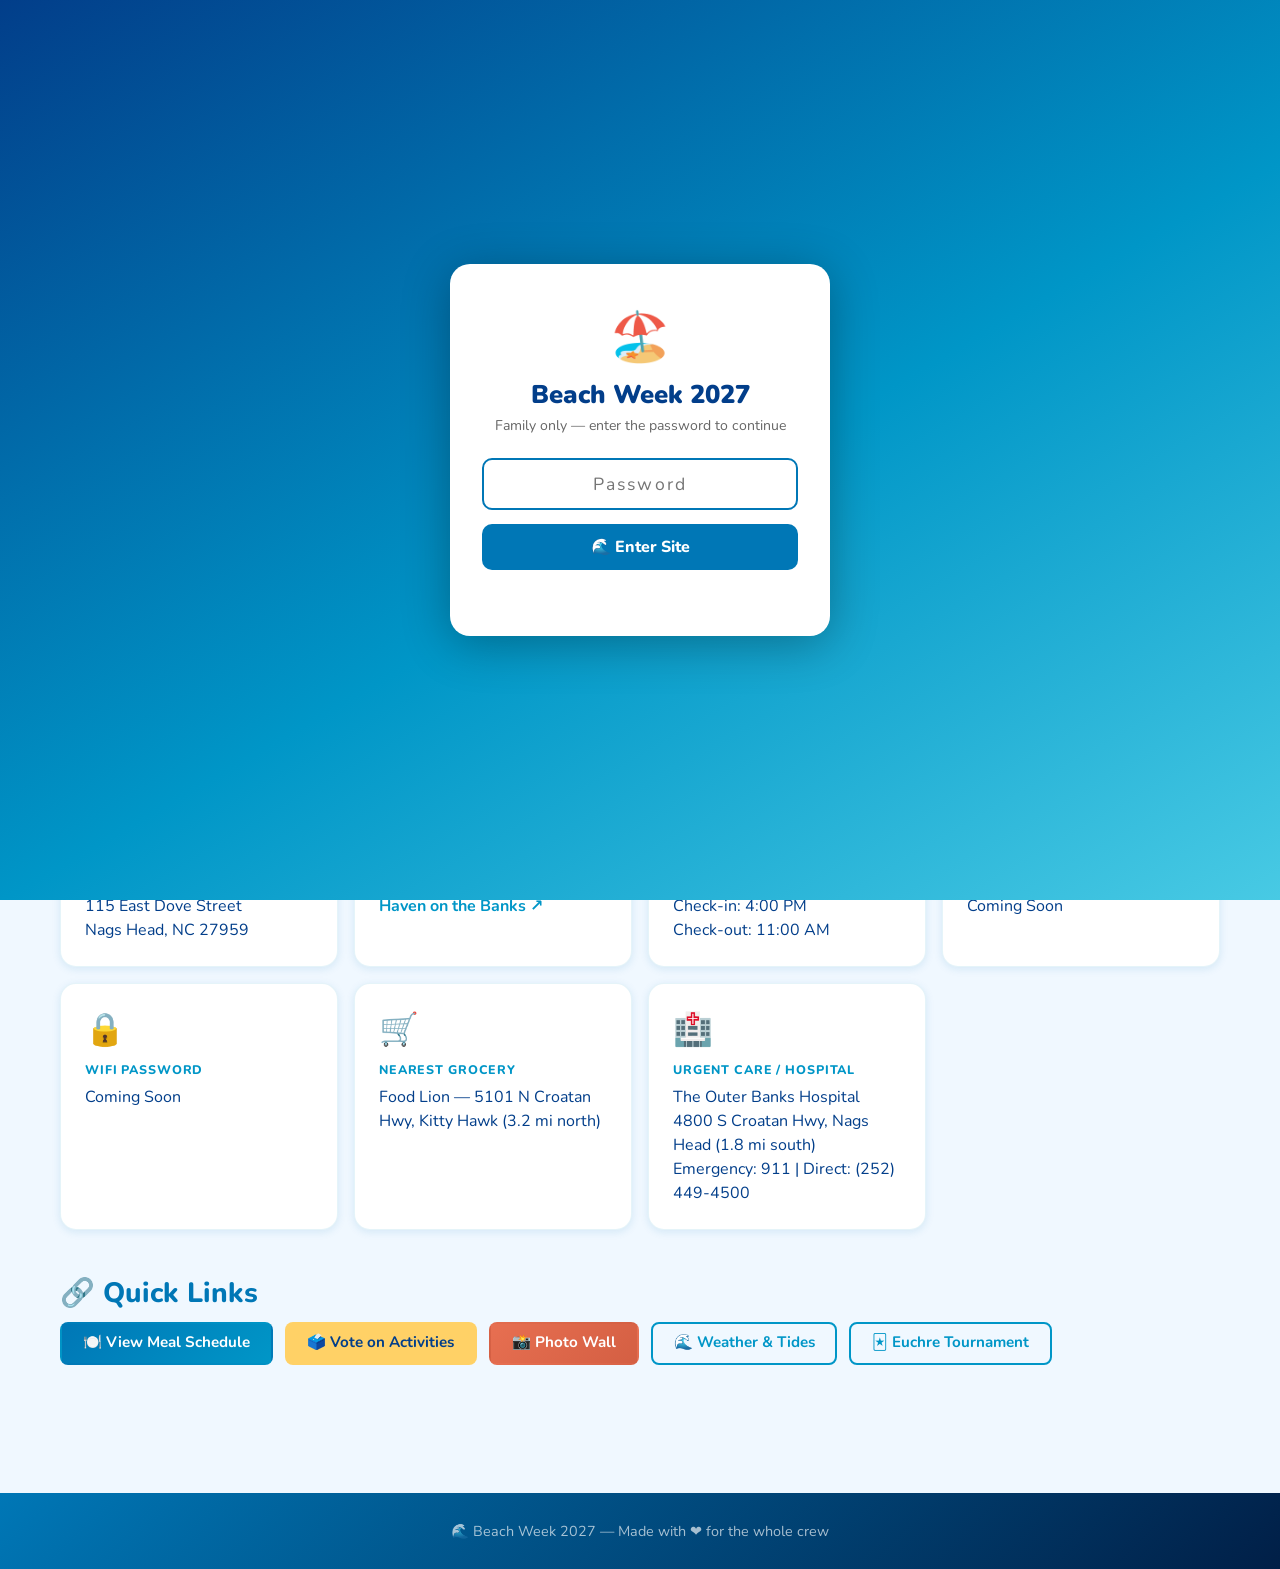
==== index.html @ 823bbcf8 "Add files via upload" ====
<!DOCTYPE html>
<html lang="en">
<head>
  <meta charset="UTF-8">
  <meta name="viewport" content="width=device-width, initial-scale=1.0">
  <title>Beach Week — Home</title>
  <link rel="stylesheet" href="styles.css">
  <script src="config.js"></script>
  <style>
    /* ── Easter Egg: Countdown Panic Mode ── */
    @keyframes panic-shake {
      0%,100% { transform: translate(0,0) rotate(0deg); }
      20%     { transform: translate(-5px, 2px) rotate(-2deg); }
      40%     { transform: translate(5px,-2px) rotate(2deg); }
      60%     { transform: translate(-4px, 3px) rotate(-1deg); }
      80%     { transform: translate(4px,-1px) rotate(1deg); }
    }
    @keyframes panic-flash {
      0%,100% { color: var(--coral); text-shadow: 0 0 18px rgba(231,111,81,0.9); }
      50%     { color: #e63946;      text-shadow: 0 0 30px rgba(230,57,70,1); }
    }
    @keyframes panic-label-pulse {
      0%,100% { transform: scale(1);    color: #e63946; }
      50%     { transform: scale(1.08); color: #ff6b35; }
    }
    .panic-mode {
      animation: panic-shake 0.12s infinite;
    }
    .panic-mode .countdown-value {
      animation: panic-flash 0.15s infinite !important;
      font-size: 3.2rem !important;
    }
    #countdownLabel.panic-label {
      animation: panic-label-pulse 0.2s infinite;
      font-size: 1.4rem !important;
      font-weight: 900;
    }
  </style>
</head>
<body>

  <!-- ── NAVIGATION ────────────────────────────── -->
  <nav class="navbar">
    <div class="nav-container">
      <div class="nav-brand" id="navBrand">🌊 Beach Week</div>
      <button class="nav-toggle" onclick="toggleNav()" aria-label="Open menu">☰</button>
      <ul class="nav-links" id="navLinks">
        <li><a href="index.html"      class="nav-link">🏠 Home</a></li>
        <li><a href="meals.html"      class="nav-link">🍽️ Meals</a></li>
        <li><a href="walk.html"       class="nav-link">🚶 Walk There</a></li>
        <li><a href="weather.html"    class="nav-link">🌊 Weather/Tide</a></li>
        <li><a href="activities.html" class="nav-link">🗳️ Activities</a></li>
        <li><a href="euchre.html"     class="nav-link">🃏 Euchre</a></li>
      </ul>
    </div>
  </nav>

  <!-- ── HERO BANNER ───────────────────────────── -->
  <section class="hero">
    <h1 class="hero-title" id="heroTitle">🏖️ Beach Week</h1>
    <p class="hero-subtitle">The whole family, together again!</p>
    <p class="hero-dates" id="heroDates">📅 Loading dates…</p>
    <p class="hero-location" id="heroLocation">📍 Outer Banks, NC</p>
  </section>

  <!-- ── MAIN CONTENT ──────────────────────────── -->
  <main class="main-content">

    <!-- Countdown Timer -->
    <section class="countdown-section">
      <div class="countdown-label-text" id="countdownLabel">⏳ Counting down to beach week…</div>
      <div class="countdown-timer" id="countdownTimer">
        <div class="countdown-unit">
          <div class="countdown-value" id="cdDays">--</div>
          <div class="countdown-unit-label">Days</div>
        </div>
        <div class="countdown-unit">
          <div class="countdown-value" id="cdHours">--</div>
          <div class="countdown-unit-label">Hours</div>
        </div>
        <div class="countdown-unit">
          <div class="countdown-value" id="cdMinutes">--</div>
          <div class="countdown-unit-label">Mins</div>
        </div>
        <div class="countdown-unit">
          <div class="countdown-value" id="cdSeconds">--</div>
          <div class="countdown-unit-label">Secs</div>
        </div>
      </div>
      <p class="countdown-message hidden" id="countdownMsg"></p>
    </section>

    <!-- House Info Cards -->
    <section class="section">
      <h2 class="section-title">🏡 House Info &amp; Logistics</h2>
      <p class="section-subtitle">Everything you need for a smooth arrival and a great stay.</p>
      <div class="info-grid" id="infoGrid"></div>
    </section>

    <!-- Quick Links -->
    <section class="section">
      <h2 class="section-title">🔗 Quick Links</h2>
      <div class="flex flex-wrap flex-gap">
        <a href="meals.html"      class="btn btn-primary">🍽️ View Meal Schedule</a>
        <a href="activities.html" class="btn btn-secondary">🗳️ Vote on Activities</a>
        <a href="photos.html"     class="btn btn-coral">📸 Photo Wall</a>
        <a href="weather.html"    class="btn btn-ghost">🌊 Weather &amp; Tides</a>
        <a href="euchre.html"     class="btn btn-ghost">🃏 Euchre Tournament</a>
      </div>
    </section>

  </main>

  <!-- ── FOOTER ─────────────────────────────────── -->
  <footer class="site-footer">
    <p id="footerText">🌊 Beach Week — Made with ❤️ for the whole crew</p>
  </footer>

  <script>
    setNavBrand();
    setFooter();
    setActiveNav('index.html');

    // Hero content from config
    document.getElementById('heroTitle').textContent    = `🏖️ ${siteName()}`;
    document.getElementById('heroDates').textContent    = `📅 ${CONFIG.dates.start} – ${CONFIG.dates.end}`;
    document.getElementById('heroLocation').textContent = `📍 ${CONFIG.location}`;
    document.title = `${siteName()} — Home`;

    // ── Info cards ────────────────────────────────
    const wifiComingSoon = CONFIG.house.wifi.network === 'Coming Soon';
    const CARDS = [
      { icon: '📍', title: 'House Address',        value: CONFIG.house.address },
      { icon: '🏠', title: 'Rental Website',       value: CONFIG.house.name, link: CONFIG.house.website },
      { icon: '🔑', title: 'Check-In / Check-Out', value: `Check-in: ${CONFIG.house.checkin}\nCheck-out: ${CONFIG.house.checkout}` },
      { icon: '📶', title: 'WiFi Network',          value: CONFIG.house.wifi.network,  mono: !wifiComingSoon },
      { icon: '🔒', title: 'WiFi Password',         value: CONFIG.house.wifi.password, mono: !wifiComingSoon },
      { icon: '🛒', title: 'Nearest Grocery',       value: CONFIG.house.grocery },
      { icon: '🏥', title: 'Urgent Care / Hospital',value: CONFIG.house.urgentCare }
    ];

    const grid = document.getElementById('infoGrid');
    CARDS.forEach(c => {
      const div = document.createElement('div');
      div.className = 'card';
      const valueHtml = c.link
        ? `<a href="${c.link}" target="_blank" rel="noopener" class="card-value" style="display:inline-block; color:var(--ocean-mid); font-weight:700;">${c.value} ↗</a>`
        : `<div class="card-value${c.mono ? ' mono' : ''}">${c.value}</div>`;
      div.innerHTML = `
        <div class="card-icon">${c.icon}</div>
        <div class="card-title">${c.title}</div>
        ${valueHtml}
      `;
      grid.appendChild(div);
    });

    // ── Countdown timer ───────────────────────────
    function updateCountdown() {
      const target = new Date(CONFIG.dates.startISO + 'T16:00:00');
      const end    = new Date(CONFIG.dates.endISO   + 'T10:00:00');
      const now    = new Date();
      const timer  = document.getElementById('countdownTimer');
      const msg    = document.getElementById('countdownMsg');
      const label  = document.getElementById('countdownLabel');

      if (now >= target && now <= end) {
        timer.classList.add('hidden');
        msg.classList.remove('hidden');
        msg.textContent = '🎉 BEACH WEEK IS HERE! Enjoy every moment! 🌊';
        label.textContent = '🏖️ It\'s Beach Week!';
        return;
      }
      if (now > end) {
        timer.classList.add('hidden');
        msg.classList.remove('hidden');
        msg.textContent = '📸 What an amazing week — see you next year! 🌊';
        label.textContent = '😢 Until Next Year…';
        return;
      }

      const diff = target - now;
      const days    = Math.floor(diff / 864e5);
      const hours   = Math.floor((diff % 864e5) / 36e5);
      const minutes = Math.floor((diff % 36e5)  / 6e4);
      const seconds = Math.floor((diff % 6e4)   / 1e3);

      document.getElementById('cdDays').textContent    = String(days).padStart(2, '0');
      document.getElementById('cdHours').textContent   = String(hours).padStart(2, '0');
      document.getElementById('cdMinutes').textContent = String(minutes).padStart(2, '0');
      document.getElementById('cdSeconds').textContent = String(seconds).padStart(2, '0');
    }

    updateCountdown();
    setInterval(updateCountdown, 1000);

    // ── Easter Egg: Countdown Panic Mode ──────────
    (function() {
      let clicks    = 0;
      let active    = false;
      let resetTimer = null;
      const timerEl = document.getElementById('countdownTimer');
      const labelEl = document.getElementById('countdownLabel');

      timerEl.style.cursor = 'pointer';

      timerEl.addEventListener('click', function() {
        if (active) return;
        clicks++;
        // Reset click count if they stop clicking for 2.5s
        clearTimeout(resetTimer);
        resetTimer = setTimeout(() => { clicks = 0; }, 2500);
        if (clicks >= 10) {
          clicks = 0;
          triggerPanic();
        }
      });

      function triggerPanic() {
        active = true;
        const origLabel = labelEl.textContent;

        // Dramatic label
        labelEl.textContent = '😱 TOO MANY DAYS!!';
        labelEl.classList.add('panic-label');
        timerEl.classList.add('panic-mode');

        // Spin the numbers like they've lost their minds
        const spinInterval = setInterval(() => {
          document.getElementById('cdDays').textContent    = String(Math.floor(Math.random() * 99999)).padStart(5, '0');
          document.getElementById('cdHours').textContent   = String(Math.floor(Math.random() * 99)).padStart(2, '0');
          document.getElementById('cdMinutes').textContent = String(Math.floor(Math.random() * 99)).padStart(2, '0');
          document.getElementById('cdSeconds').textContent = String(Math.floor(Math.random() * 99)).padStart(2, '0');
        }, 40);

        // Confetti!
        dropConfetti();

        // Reset after 4 seconds
        setTimeout(() => {
          clearInterval(spinInterval);
          labelEl.textContent = origLabel;
          labelEl.classList.remove('panic-label');
          timerEl.classList.remove('panic-mode');
          updateCountdown(); // restore real values
          active = false;
        }, 4000);
      }

      // ── Canvas confetti ───────────────────────────
      function dropConfetti() {
        const canvas = document.createElement('canvas');
        canvas.style.cssText = 'position:fixed;top:0;left:0;width:100%;height:100%;pointer-events:none;z-index:9990;';
        canvas.width  = window.innerWidth;
        canvas.height = window.innerHeight;
        document.body.appendChild(canvas);
        const ctx = canvas.getContext('2d');

        const COLORS = ['#ffd166','#e76f51','#06d6a0','#118ab2','#ef476f','#f4d35e','#ee964b','#a8dadc'];
        const pieces = Array.from({ length: 160 }, () => ({
          x:        Math.random() * canvas.width,
          y:        -10 - Math.random() * 300,
          w:        7 + Math.random() * 9,
          h:        4 + Math.random() * 7,
          color:    COLORS[Math.floor(Math.random() * COLORS.length)],
          rot:      Math.random() * Math.PI * 2,
          rotSpeed: (Math.random() - 0.5) * 0.18,
          vx:       (Math.random() - 0.5) * 3.5,
          vy:       3.5 + Math.random() * 5,
          gravity:  0.08 + Math.random() * 0.06,
        }));

        let frame = 0;
        const MAX_FRAMES = 200; // ~3.3s at 60fps

        (function animate() {
          ctx.clearRect(0, 0, canvas.width, canvas.height);
          pieces.forEach(p => {
            p.vy  += p.gravity;
            p.x   += p.vx;
            p.y   += p.vy;
            p.rot += p.rotSpeed;
            ctx.save();
            ctx.translate(p.x, p.y);
            ctx.rotate(p.rot);
            ctx.fillStyle = p.color;
            ctx.fillRect(-p.w / 2, -p.h / 2, p.w, p.h);
            ctx.restore();
          });
          frame++;
          if (frame < MAX_FRAMES) requestAnimationFrame(animate);
          else canvas.remove();
        })();
      }
    })();
  </script>
</body>
</html>
---- styles.css ----
/* ============================================================
   BEACH WEEK — Main Stylesheet
   ============================================================ */

@import url('https://fonts.googleapis.com/css2?family=Pacifico&family=Nunito:wght@400;600;700;800;900&display=swap');

/* ============================================================
   CSS CUSTOM PROPERTIES
   ============================================================ */
:root {
  --ocean-deep:  #0077b6;
  --ocean-mid:   #0096c7;
  --ocean-light: #48cae4;
  --sky-blue:    #90e0ef;
  --foam:        #caf0f8;
  --sand:        #ffd166;
  --sand-dark:   #f4a261;
  --coral:       #e76f51;
  --sunset:      #ef233c;
  --white:       #ffffff;
  --off-white:   #f0f8ff;
  --text-dark:   #023e8a;
  --text-mid:    #1d4e89;
  --text-light:  #4a9abb;
  --gray-light:  #e8f4f8;
  --gray-mid:    #b0cfd8;
  --success:     #1b7a48;
  --success-bg:  #d8f3dc;
  --error:       #c1121f;
  --error-bg:    #ffe0e0;

  --font-display: 'Pacifico', cursive;
  --font-body:    'Nunito', 'Segoe UI', system-ui, sans-serif;

  --nav-height:  64px;
  --card-radius: 16px;
  --radius:       8px;

  --shadow-sm: 0 2px 8px  rgba(0, 119, 182, 0.12);
  --shadow-md: 0 4px 20px rgba(0, 119, 182, 0.18);
  --shadow-lg: 0 8px 32px rgba(0, 119, 182, 0.26);
}

/* ============================================================
   RESET & BASE
   ============================================================ */
*, *::before, *::after { box-sizing: border-box; margin: 0; padding: 0; }

html { scroll-behavior: smooth; }

body {
  font-family: var(--font-body);
  background: var(--off-white);
  color: var(--text-dark);
  min-height: 100vh;
  padding-top: var(--nav-height);
}

a { color: var(--ocean-mid); text-decoration: none; }
a:hover { color: var(--ocean-deep); text-decoration: underline; }

img { max-width: 100%; height: auto; }
ul  { list-style: none; }

/* ============================================================
   TYPOGRAPHY
   ============================================================ */
.section-title {
  font-size: 1.75rem;
  font-weight: 800;
  color: var(--ocean-deep);
  margin-bottom: 0.6rem;
}
.section-subtitle {
  color: var(--text-light);
  margin-bottom: 1.75rem;
  font-size: 1rem;
}

/* ============================================================
   NAVIGATION
   ============================================================ */
.navbar {
  position: fixed;
  top: 0; left: 0; right: 0;
  height: var(--nav-height);
  background: linear-gradient(135deg, var(--ocean-deep) 0%, var(--ocean-mid) 100%);
  box-shadow: var(--shadow-md);
  z-index: 1000;
}
.nav-container {
  max-width: 1200px;
  margin: 0 auto;
  height: 100%;
  display: flex;
  align-items: center;
  justify-content: space-between;
  padding: 0 1.25rem;
}
.nav-brand {
  font-family: var(--font-display);
  font-size: 1rem;
  color: var(--white);
  white-space: nowrap;
  flex-shrink: 0;
  margin-right: 1rem;
}
.nav-links {
  display: flex;
  gap: 0.2rem;
  align-items: center;
}
.nav-link {
  color: rgba(255,255,255,0.85);
  padding: 0.4rem 0.65rem;
  border-radius: var(--radius);
  font-weight: 700;
  font-size: 0.88rem;
  transition: background 0.2s, color 0.2s;
  white-space: nowrap;
}
.nav-link:hover,
.nav-link.active {
  background: rgba(255,255,255,0.22);
  color: var(--white);
  text-decoration: none;
}
.nav-toggle {
  display: none;
  background: none;
  border: none;
  color: var(--white);
  font-size: 1.6rem;
  cursor: pointer;
  padding: 0.2rem 0.5rem;
  line-height: 1;
}

@media (max-width: 820px) {
  .nav-toggle { display: block; }
  .nav-links {
    position: fixed;
    top: var(--nav-height);
    left: 0; right: 0;
    background: var(--ocean-deep);
    flex-direction: column;
    padding: 0.75rem;
    gap: 0.4rem;
    transform: translateY(-110%);
    opacity: 0;
    transition: transform 0.28s ease, opacity 0.28s ease;
    pointer-events: none;
    box-shadow: var(--shadow-lg);
    z-index: 999;
  }
  .nav-links.open {
    transform: translateY(0);
    opacity: 1;
    pointer-events: auto;
  }
  .nav-link {
    width: 100%;
    text-align: center;
    padding: 0.7rem 1rem;
    font-size: 1rem;
  }
}

/* ============================================================
   HERO BANNER
   ============================================================ */
.hero {
  background: linear-gradient(160deg, var(--ocean-deep) 0%, var(--ocean-mid) 55%, var(--ocean-light) 100%);
  padding: 3.5rem 1.25rem 4.5rem;
  text-align: center;
  position: relative;
  overflow: hidden;
}
.hero::before {
  content: '🌊';
  position: absolute;
  font-size: 18rem;
  opacity: 0.04;
  top: -3rem; right: -3rem;
  line-height: 1;
  pointer-events: none;
}
.hero::after {
  content: '';
  position: absolute;
  bottom: -1px; left: 0; right: 0;
  height: 52px;
  background: url("data:image/svg+xml,%3Csvg xmlns='http://www.w3.org/2000/svg' viewBox='0 0 1440 52'%3E%3Cpath fill='%23f0f8ff' d='M0,26 C200,52 400,0 720,26 C1040,52 1240,0 1440,26 L1440,52 L0,52 Z'/%3E%3C/svg%3E") no-repeat bottom center;
  background-size: cover;
}
.hero-title {
  font-family: var(--font-display);
  font-size: clamp(2rem, 7vw, 3.75rem);
  color: var(--white);
  text-shadow: 0 3px 14px rgba(0,0,0,0.3);
  margin-bottom: 0.5rem;
}
.hero-subtitle {
  font-size: clamp(1rem, 3vw, 1.3rem);
  color: rgba(255,255,255,0.92);
  font-weight: 700;
  margin-bottom: 1rem;
}
.hero-dates {
  display: inline-block;
  background: rgba(255,255,255,0.18);
  border-radius: 99px;
  padding: 0.4rem 1.25rem;
  font-size: 1.05rem;
  font-weight: 700;
  color: var(--sand);
  margin-bottom: 0.5rem;
}
.hero-location {
  font-size: 0.95rem;
  color: rgba(255,255,255,0.78);
}

/* ============================================================
   PAGE HEADER (secondary pages)
   ============================================================ */
.page-header {
  background: linear-gradient(135deg, var(--ocean-deep) 0%, var(--ocean-mid) 100%);
  padding: 2rem 1.25rem 2.75rem;
  text-align: center;
  position: relative;
  overflow: hidden;
}
.page-header::after {
  content: '';
  position: absolute;
  bottom: -1px; left: 0; right: 0;
  height: 34px;
  background: url("data:image/svg+xml,%3Csvg xmlns='http://www.w3.org/2000/svg' viewBox='0 0 1440 34'%3E%3Cpath fill='%23f0f8ff' d='M0,17 C240,34 480,0 720,17 C960,34 1200,0 1440,17 L1440,34 L0,34 Z'/%3E%3C/svg%3E") no-repeat bottom center;
  background-size: cover;
}
.page-header h1 {
  font-family: var(--font-display);
  font-size: clamp(1.75rem, 5vw, 2.75rem);
  color: var(--white);
  text-shadow: 0 2px 10px rgba(0,0,0,0.25);
}
.page-header p {
  color: rgba(255,255,255,0.84);
  margin-top: 0.4rem;
  font-size: 1rem;
}

/* ============================================================
   MAIN CONTENT
   ============================================================ */
.main-content {
  max-width: 1200px;
  margin: 0 auto;
  padding: 2.25rem 1.25rem;
}
.section { margin-bottom: 2.75rem; }

/* ============================================================
   CARDS
   ============================================================ */
.card {
  background: var(--white);
  border-radius: var(--card-radius);
  padding: 1.5rem;
  box-shadow: var(--shadow-sm);
  border: 1px solid rgba(0,150,199,0.1);
  transition: box-shadow 0.2s, transform 0.2s;
}
.card:hover { box-shadow: var(--shadow-md); transform: translateY(-2px); }
.card-icon  { font-size: 2rem; margin-bottom: 0.6rem; }
.card-title {
  font-size: 0.78rem;
  font-weight: 800;
  color: var(--ocean-mid);
  text-transform: uppercase;
  letter-spacing: 0.07em;
  margin-bottom: 0.45rem;
}
.card-value {
  font-size: 1rem;
  color: var(--text-dark);
  white-space: pre-wrap;
  word-break: break-word;
  line-height: 1.5;
}
.card-value.mono {
  font-family: 'Courier New', monospace;
  font-weight: 700;
  font-size: 1.1rem;
  color: var(--ocean-deep);
  background: var(--foam);
  padding: 0.25rem 0.6rem;
  border-radius: 6px;
  display: inline-block;
}
.info-grid {
  display: grid;
  grid-template-columns: repeat(auto-fill, minmax(260px, 1fr));
  gap: 1rem;
}

/* ============================================================
   COUNTDOWN TIMER
   ============================================================ */
.countdown-section {
  background: var(--white);
  border-radius: var(--card-radius);
  padding: 2rem 1.5rem;
  text-align: center;
  box-shadow: var(--shadow-sm);
  margin-bottom: 2rem;
  border: 2px solid var(--sky-blue);
}
.countdown-label-text {
  font-size: 1.1rem;
  font-weight: 700;
  color: var(--ocean-mid);
  margin-bottom: 1.5rem;
}
.countdown-timer {
  display: flex;
  justify-content: center;
  gap: 1rem;
  flex-wrap: wrap;
}
.countdown-unit { display: flex; flex-direction: column; align-items: center; }
.countdown-value {
  background: linear-gradient(135deg, var(--ocean-deep), var(--ocean-mid));
  color: var(--white);
  font-size: clamp(1.75rem, 5vw, 2.75rem);
  font-weight: 800;
  width: 76px; height: 76px;
  border-radius: var(--radius);
  display: flex;
  align-items: center;
  justify-content: center;
  box-shadow: var(--shadow-sm);
  font-variant-numeric: tabular-nums;
  letter-spacing: -0.02em;
}
.countdown-unit-label {
  font-size: 0.7rem;
  font-weight: 800;
  color: var(--text-light);
  text-transform: uppercase;
  letter-spacing: 0.1em;
  margin-top: 0.45rem;
}
.countdown-message {
  font-size: 1.3rem;
  color: var(--coral);
  font-weight: 800;
  padding: 0.5rem;
}

/* ============================================================
   BUTTONS
   ============================================================ */
.btn {
  display: inline-flex;
  align-items: center;
  gap: 0.45rem;
  padding: 0.6rem 1.3rem;
  border-radius: var(--radius);
  font-family: var(--font-body);
  font-size: 0.95rem;
  font-weight: 700;
  cursor: pointer;
  border: 2px solid transparent;
  transition: all 0.2s;
  text-align: center;
  text-decoration: none;
  line-height: 1.3;
}
.btn-primary {
  background: linear-gradient(135deg, var(--ocean-deep), var(--ocean-mid));
  color: var(--white);
}
.btn-primary:hover {
  filter: brightness(1.1);
  transform: translateY(-1px);
  box-shadow: var(--shadow-sm);
  color: var(--white);
  text-decoration: none;
}
.btn-secondary {
  background: var(--sand);
  color: var(--text-dark);
}
.btn-secondary:hover {
  background: var(--sand-dark);
  color: var(--text-dark);
  text-decoration: none;
}
.btn-coral {
  background: linear-gradient(135deg, var(--coral), #d45f43);
  color: var(--white);
}
.btn-coral:hover {
  filter: brightness(1.1);
  transform: translateY(-1px);
  color: var(--white);
  text-decoration: none;
}
.btn-ghost {
  background: transparent;
  color: var(--ocean-mid);
  border-color: var(--ocean-mid);
}
.btn-ghost:hover {
  background: var(--foam);
  color: var(--ocean-deep);
  text-decoration: none;
}
.btn-danger { background: var(--error); color: var(--white); }
.btn-success { background: var(--success); color: var(--white); }
.btn-sm  { padding: 0.35rem 0.75rem; font-size: 0.82rem; }
.btn-lg  { padding: 0.85rem 2rem; font-size: 1.1rem; }
.btn-full { width: 100%; justify-content: center; }
.btn:disabled { opacity: 0.5; cursor: not-allowed; transform: none !important; }

/* ============================================================
   FORMS
   ============================================================ */
.form-group  { margin-bottom: 1.25rem; }
.form-label  {
  display: block;
  font-weight: 800;
  color: var(--ocean-deep);
  margin-bottom: 0.4rem;
  font-size: 0.82rem;
  text-transform: uppercase;
  letter-spacing: 0.06em;
}
.form-input,
.form-select,
.form-textarea {
  width: 100%;
  padding: 0.65rem 0.9rem;
  border: 2px solid var(--sky-blue);
  border-radius: var(--radius);
  font-family: var(--font-body);
  font-size: 1rem;
  color: var(--text-dark);
  background: var(--white);
  transition: border-color 0.2s, box-shadow 0.2s;
}
.form-input:focus,
.form-select:focus,
.form-textarea:focus {
  outline: none;
  border-color: var(--ocean-mid);
  box-shadow: 0 0 0 3px rgba(0,150,199,0.15);
}
.form-textarea { min-height: 90px; resize: vertical; }
.form-hint { font-size: 0.8rem; color: var(--text-light); margin-top: 0.3rem; }

/* ============================================================
   ADMIN OVERLAY
   ============================================================ */
.admin-overlay {
  position: fixed;
  inset: 0;
  background: rgba(0, 20, 50, 0.72);
  backdrop-filter: blur(5px);
  display: flex;
  align-items: center;
  justify-content: center;
  z-index: 2000;
  padding: 1rem;
}
.admin-overlay-inner {
  background: var(--white);
  border-radius: var(--card-radius);
  padding: 2rem;
  width: 100%;
  max-width: 400px;
  text-align: center;
  box-shadow: var(--shadow-lg);
}
.admin-overlay-inner h3 {
  font-size: 1.5rem;
  color: var(--ocean-deep);
  margin-bottom: 0.35rem;
}
.admin-overlay-inner > p {
  color: var(--text-light);
  margin-bottom: 1.25rem;
  font-size: 0.95rem;
}
.admin-overlay-inner .form-input {
  margin-bottom: 0.5rem;
  text-align: center;
  font-size: 1.1rem;
  letter-spacing: 0.1em;
}
.admin-section {
  background: var(--gray-light);
  border: 2px dashed var(--sky-blue);
  border-radius: var(--card-radius);
  padding: 1.5rem;
  margin-top: 1.5rem;
}
.admin-section-title {
  font-size: 0.95rem;
  font-weight: 800;
  color: var(--ocean-mid);
  margin-bottom: 1rem;
  display: flex;
  align-items: center;
  gap: 0.5rem;
}
.admin-logout-btn {
  position: fixed;
  bottom: 1.5rem;
  right: 1.5rem;
  z-index: 100;
  box-shadow: var(--shadow-md);
}

/* ============================================================
   MEAL PLANNER
   ============================================================ */
.meal-grid {
  display: grid;
  grid-template-columns: repeat(auto-fill, minmax(290px, 1fr));
  gap: 1rem;
}
.meal-card {
  background: var(--white);
  border-radius: var(--card-radius);
  padding: 1.25rem 1.35rem;
  box-shadow: var(--shadow-sm);
  border-left: 5px solid var(--ocean-mid);
  transition: box-shadow 0.2s, transform 0.2s;
}
.meal-card:hover { box-shadow: var(--shadow-md); transform: translateY(-2px); }
.meal-card:nth-child(odd)  { border-left-color: var(--ocean-mid); }
.meal-card:nth-child(even) { border-left-color: var(--coral); }
.meal-card:nth-child(3n)   { border-left-color: var(--sand-dark); }
.meal-day  { font-size: 0.72rem; font-weight: 800; text-transform: uppercase; letter-spacing: 0.1em; color: var(--ocean-mid); }
.meal-date { font-size: 0.82rem; color: var(--text-light); margin-bottom: 0.6rem; }
.meal-family { font-weight: 800; color: var(--text-dark); font-size: 1rem; margin-bottom: 0.2rem; }
.meal-dish   { font-size: 1.1rem; color: var(--ocean-deep); font-weight: 700; margin-bottom: 0.45rem; }
.meal-notes  { font-size: 0.88rem; color: var(--text-light); font-style: italic; line-height: 1.4; }

/* Meal admin form rows */
.meal-edit-row {
  background: var(--white);
  border-radius: var(--radius);
  padding: 1rem;
  margin-bottom: 0.75rem;
  border: 1px solid var(--sky-blue);
}
.meal-edit-row h4 { font-size: 0.9rem; color: var(--ocean-mid); margin-bottom: 0.75rem; font-weight: 800; }
.meal-edit-row .row-grid {
  display: grid;
  grid-template-columns: 1fr 1fr;
  gap: 0.6rem;
}
@media (max-width: 500px) { .meal-edit-row .row-grid { grid-template-columns: 1fr; } }

/* ============================================================
   PHOTO WALL
   ============================================================ */
.photo-grid {
  columns: 3 200px;
  gap: 1rem;
  margin-bottom: 1.5rem;
}
.photo-item {
  break-inside: avoid;
  margin-bottom: 1rem;
  border-radius: var(--card-radius);
  overflow: hidden;
  box-shadow: var(--shadow-sm);
  background: var(--white);
  transition: box-shadow 0.2s, transform 0.2s;
}
.photo-item:hover { box-shadow: var(--shadow-md); transform: scale(1.015); }
.photo-item img { width: 100%; height: auto; display: block; }
.photo-caption   { padding: 0.75rem; }
.photo-caption .photo-name    { font-weight: 800; font-size: 0.85rem; color: var(--ocean-deep); }
.photo-caption .photo-text    { font-size: 0.85rem; color: var(--text-light); margin-top: 0.15rem; line-height: 1.3; }
.photo-caption .photo-actions { margin-top: 0.5rem; display: flex; gap: 0.4rem; }
.photo-empty {
  text-align: center;
  padding: 3rem 1.5rem;
  color: var(--text-light);
  background: var(--white);
  border-radius: var(--card-radius);
  border: 2px dashed var(--sky-blue);
}
.photo-empty .big-icon { font-size: 3rem; display: block; margin-bottom: 0.75rem; }
.local-storage-note {
  background: var(--foam);
  border: 1px solid var(--sky-blue);
  border-radius: var(--radius);
  padding: 0.85rem 1rem;
  font-size: 0.85rem;
  color: var(--ocean-deep);
  margin-bottom: 1.5rem;
  display: flex;
  align-items: flex-start;
  gap: 0.5rem;
}

/* ============================================================
   WEATHER PAGE
   ============================================================ */
.weather-widget-wrap {
  background: var(--white);
  border-radius: var(--card-radius);
  overflow: hidden;
  box-shadow: var(--shadow-sm);
  margin-bottom: 1.5rem;
  text-align: center;
  padding: 1rem;
}
.weather-widget-wrap img { max-width: 100%; height: auto; border-radius: var(--radius); }
.weather-link-grid {
  display: grid;
  grid-template-columns: repeat(auto-fill, minmax(230px, 1fr));
  gap: 1rem;
  margin-bottom: 1.5rem;
}
.weather-link-card {
  background: var(--white);
  border-radius: var(--card-radius);
  padding: 1.5rem;
  text-align: center;
  box-shadow: var(--shadow-sm);
  transition: box-shadow 0.2s, transform 0.2s;
}
.weather-link-card:hover { box-shadow: var(--shadow-md); transform: translateY(-2px); }
.weather-link-card .big-icon { font-size: 2.5rem; display: block; margin-bottom: 0.6rem; }
.weather-link-card h3 { font-size: 1.05rem; color: var(--ocean-deep); margin-bottom: 0.4rem; }
.weather-link-card p  { font-size: 0.88rem; color: var(--text-light); margin-bottom: 0.85rem; line-height: 1.4; }
.beach-conditions-card {
  background: var(--white);
  border-radius: var(--card-radius);
  padding: 1.5rem;
  box-shadow: var(--shadow-sm);
  border-left: 5px solid var(--ocean-light);
}
.conditions-display {
  background: var(--foam);
  border-radius: var(--radius);
  padding: 1.25rem 1.5rem;
  margin-bottom: 1rem;
}
.conditions-text { font-size: 1.05rem; color: var(--text-dark); line-height: 1.5; margin-bottom: 0.4rem; }
.conditions-meta { font-size: 0.82rem; color: var(--text-light); }

/* ============================================================
   ACTIVITY VOTING
   ============================================================ */
.activities-grid {
  display: grid;
  grid-template-columns: repeat(auto-fill, minmax(290px, 1fr));
  gap: 1rem;
}
.activity-card {
  background: var(--white);
  border-radius: var(--card-radius);
  padding: 1.4rem;
  box-shadow: var(--shadow-sm);
  display: flex;
  flex-direction: column;
  gap: 0.6rem;
  transition: box-shadow 0.2s, transform 0.2s;
  border: 2px solid transparent;
  position: relative;
}
.activity-card:hover { box-shadow: var(--shadow-md); transform: translateY(-2px); }
.activity-card.top-vote { border-color: var(--sand); }
.activity-rank {
  position: absolute;
  top: 0.8rem; right: 0.9rem;
  font-size: 1.1rem;
}
.activity-name { font-size: 1.15rem; font-weight: 800; color: var(--ocean-deep); }
.activity-desc { font-size: 0.93rem; color: var(--text-dark); flex: 1; line-height: 1.45; }
.activity-proposed-by { font-size: 0.8rem; color: var(--text-light); }
.activity-vote-row {
  display: flex;
  align-items: center;
  justify-content: space-between;
  margin-top: 0.4rem;
  padding-top: 0.75rem;
  border-top: 1px solid var(--gray-light);
}
.vote-count-label { font-size: 0.75rem; color: var(--text-light); font-weight: 700; text-transform: uppercase; letter-spacing: 0.05em; }
.vote-count { font-size: 1.5rem; font-weight: 900; color: var(--ocean-deep); line-height: 1; }
.vote-btn {
  background: linear-gradient(135deg, var(--sand), var(--sand-dark));
  color: var(--text-dark);
  border: none;
  border-radius: var(--radius);
  padding: 0.55rem 1.1rem;
  font-size: 1rem;
  font-weight: 800;
  cursor: pointer;
  transition: all 0.2s;
  font-family: var(--font-body);
}
.vote-btn:hover { filter: brightness(1.08); transform: scale(1.05); }
.vote-btn.voted {
  background: var(--success-bg);
  color: var(--success);
  border: 2px solid var(--success);
  cursor: pointer;
}
.vote-btn.voted:hover {
  background: #fde8e8;
  color: var(--error);
  border-color: var(--error);
  transform: scale(1.03);
}

/* ============================================================
   ACTIVITY SIGN-UPS
   ============================================================ */
.activity-card { position: relative; }

.activity-remove-btn {
  position: absolute;
  top: 0.65rem; right: 0.65rem;
  background: none;
  border: none;
  color: var(--gray-mid);
  font-size: 1rem;
  line-height: 1;
  cursor: pointer;
  padding: 0.2rem 0.35rem;
  border-radius: 4px;
  font-family: var(--font-body);
  transition: background 0.15s, color 0.15s;
}
.activity-remove-btn:hover { background: var(--error-bg); color: var(--error); }

.signup-section {
  margin-top: 0.75rem;
  padding-top: 0.75rem;
  border-top: 1px solid var(--gray-light);
}
.signup-label {
  font-size: 0.72rem;
  font-weight: 800;
  text-transform: uppercase;
  letter-spacing: 0.07em;
  color: var(--ocean-mid);
  margin-bottom: 0.45rem;
}
.signup-chips {
  display: flex;
  flex-wrap: wrap;
  gap: 0.35rem;
  margin-bottom: 0.6rem;
  min-height: 1.4rem;
}
.signup-chip {
  display: inline-flex;
  align-items: center;
  gap: 0.25rem;
  background: var(--foam);
  border: 1px solid var(--sky-blue);
  border-radius: 99px;
  padding: 0.2rem 0.55rem;
  font-size: 0.82rem;
  font-weight: 600;
  color: var(--ocean-deep);
}
.signup-chip-remove {
  background: none;
  border: none;
  cursor: pointer;
  color: var(--text-light);
  font-size: 0.85rem;
  line-height: 1;
  padding: 0;
  font-family: var(--font-body);
  display: flex;
  align-items: center;
}
.signup-chip-remove:hover { color: var(--error); }
.signup-empty { font-size: 0.82rem; color: var(--text-light); font-style: italic; }
.signup-input-row {
  display: flex;
  gap: 0.5rem;
  align-items: center;
}
.signup-input {
  flex: 1;
  padding: 0.4rem 0.7rem !important;
  font-size: 0.9rem !important;
}

/* ============================================================
   EUCHRE BRACKET
   ============================================================ */
.bracket-scroll {
  overflow-x: auto;
  padding-bottom: 1rem;
  -webkit-overflow-scrolling: touch;
}
.bracket {
  display: flex;
  align-items: flex-start;
  gap: 0;
  min-width: max-content;
  padding: 1rem 0.5rem;
}
.bracket-round { display: flex; flex-direction: column; }
.round-header {
  text-align: center;
  padding: 0.6rem 1rem;
  font-weight: 800;
  font-size: 0.8rem;
  text-transform: uppercase;
  letter-spacing: 0.06em;
  color: var(--ocean-deep);
  background: var(--foam);
  border-radius: var(--radius) var(--radius) 0 0;
  margin: 0 0.5rem;
  border-bottom: 2px solid var(--sky-blue);
}
.round-matches {
  display: flex;
  flex-direction: column;
  padding: 0 0.5rem;
}

/* Each "bracket group" = two matches that feed into one next-round match */
.bracket-group {
  display: flex;
  flex-direction: column;
  position: relative;
}
.bracket-group::after {
  content: '';
  position: absolute;
  right: -0.5rem;
  top: 25%; bottom: 25%;
  width: 2px;
  background: var(--sky-blue);
}
.bracket-group .match-spacer { height: 0.75rem; position: relative; }
.bracket-group .match-spacer::before {
  content: '';
  position: absolute;
  left: 0; right: 0;
  top: 50%;
  height: 2px;
  background: var(--sky-blue);
}

.match-card {
  background: var(--white);
  border-radius: var(--radius);
  border: 2px solid var(--sky-blue);
  overflow: hidden;
  width: 170px;
  box-shadow: var(--shadow-sm);
  margin: 0.375rem 0;
}
.match-card.bye-match { opacity: 0.45; }

.match-team {
  padding: 0.55rem 0.8rem;
  font-size: 0.85rem;
  font-weight: 600;
  color: var(--text-dark);
  border-bottom: 1px solid var(--gray-light);
  display: flex;
  align-items: center;
  justify-content: space-between;
  min-height: 36px;
  line-height: 1.2;
}
.match-team:last-child { border-bottom: none; }
.match-team.winner {
  background: linear-gradient(135deg, var(--ocean-deep), var(--ocean-mid));
  color: var(--white);
  font-weight: 800;
}
.match-team.tbd { color: var(--gray-mid); font-style: italic; font-size: 0.8rem; }
.match-team .team-seed { font-size: 0.7rem; color: var(--text-light); margin-left: 0.3rem; flex-shrink: 0; }
.match-team.winner .team-seed { color: rgba(255,255,255,0.65); }

/* Connector between rounds */
.bracket-connector {
  display: flex;
  flex-direction: column;
  align-items: center;
  width: 1rem;
  flex-shrink: 0;
}

/* Finals match (centered vertically) */
.final-wrap {
  display: flex;
  align-items: center;
  height: 100%;
  padding: 0 0.5rem;
}

.champion-banner {
  background: linear-gradient(135deg, #fff9e0 0%, #ffeaa0 50%, #ffd166 100%);
  border-radius: var(--card-radius);
  padding: 2rem 1.5rem;
  text-align: center;
  margin-bottom: 1.5rem;
  box-shadow: var(--shadow-md);
  border: 3px solid var(--sand);
}
.champion-banner .trophy-icon { font-size: 4.5rem; display: block; margin-bottom: 0.5rem; }
.champion-banner h2 { font-size: 1.1rem; color: var(--text-mid); margin-bottom: 0.2rem; font-weight: 700; }
.champion-name { font-family: var(--font-display); font-size: 2.25rem; color: var(--ocean-deep); }

.team-inputs-grid {
  display: grid;
  grid-template-columns: repeat(auto-fill, minmax(190px, 1fr));
  gap: 0.65rem;
  margin-bottom: 1rem;
}

/* ============================================================
   ALERTS
   ============================================================ */
.alert {
  padding: 0.8rem 1.1rem;
  border-radius: var(--radius);
  margin-bottom: 1rem;
  font-size: 0.92rem;
  display: flex;
  align-items: flex-start;
  gap: 0.5rem;
  line-height: 1.45;
}
.alert-info    { background: var(--foam);       color: var(--ocean-deep); border: 1px solid var(--sky-blue); }
.alert-success { background: var(--success-bg); color: var(--success);    border: 1px solid #74c69d; }
.alert-warning { background: #fff9e6;           color: #7a5a00;           border: 1px solid var(--sand); }
.alert-coral   { background: #fff0ee;           color: var(--coral);      border: 1px solid #f4b3a8; }

/* ============================================================
   UTILITIES
   ============================================================ */
.hidden    { display: none !important; }
.text-center { text-align: center; }
.text-muted  { color: var(--text-light); }
.flex        { display: flex; }
.flex-gap    { gap: 0.75rem; }
.flex-wrap   { flex-wrap: wrap; }
.flex-center { justify-content: center; align-items: center; }
.mt-1 { margin-top: 0.5rem; }
.mt-2 { margin-top: 1rem; }
.mt-3 { margin-top: 1.75rem; }
.mb-1 { margin-bottom: 0.5rem; }
.mb-2 { margin-bottom: 1rem; }
.mb-3 { margin-bottom: 1.75rem; }
.error-text   { color: var(--error);   font-size: 0.88rem; min-height: 1.2rem; margin: 0.4rem 0; }
.success-text { color: var(--success); font-size: 0.88rem; }

/* ============================================================
   FOOTER
   ============================================================ */
footer.site-footer {
  background: linear-gradient(135deg, var(--ocean-deep), #011f47);
  color: rgba(255,255,255,0.65);
  text-align: center;
  padding: 1.75rem 1.25rem;
  margin-top: 3rem;
  font-size: 0.9rem;
}
footer.site-footer a { color: var(--sky-blue); }

/* ============================================================
   RESPONSIVE OVERRIDES
   ============================================================ */
@media (max-width: 600px) {
  .main-content { padding: 1.5rem 0.9rem; }
  .countdown-value { width: 62px; height: 62px; font-size: 1.65rem; }
  .countdown-timer { gap: 0.6rem; }
  .photo-grid { columns: 2 130px; }
  .info-grid, .meal-grid, .activities-grid { grid-template-columns: 1fr; }
  .weather-link-grid { grid-template-columns: 1fr; }
  .team-inputs-grid  { grid-template-columns: 1fr 1fr; }
  .match-card { width: 140px; }
}
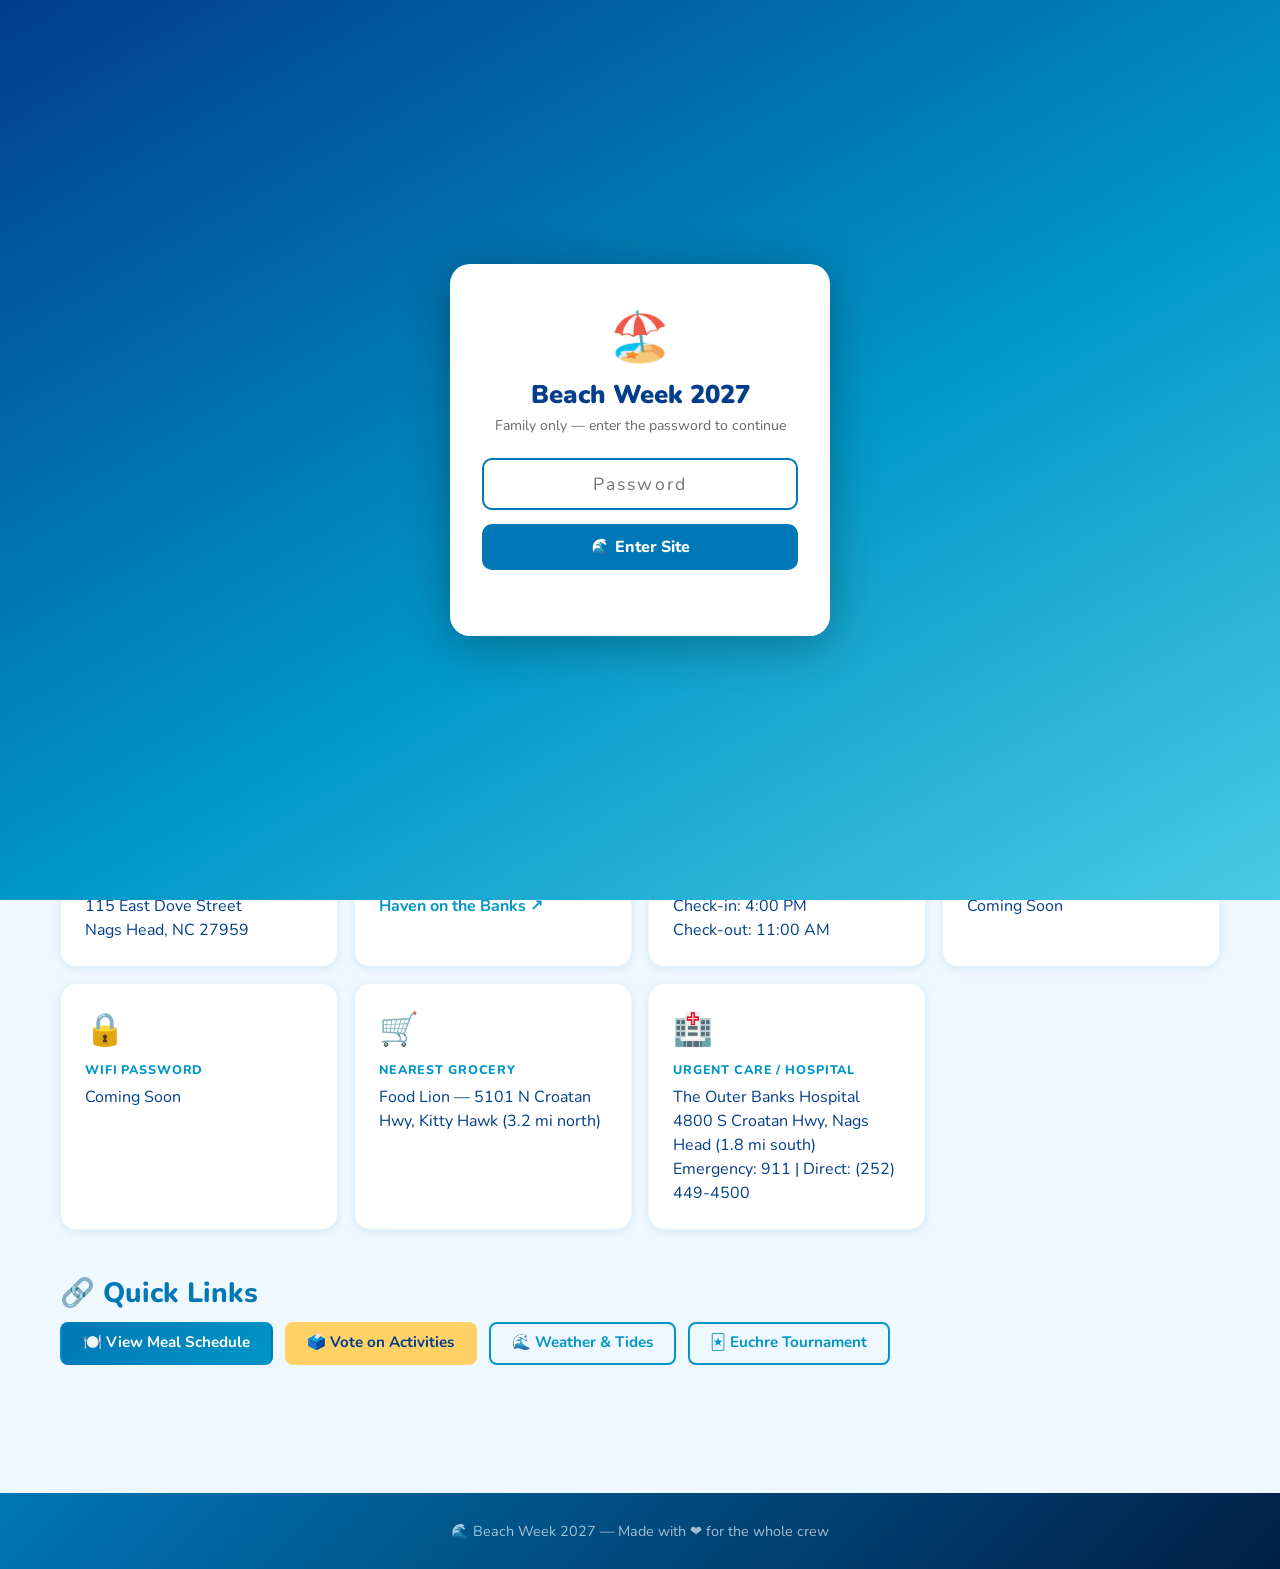
==== commit 72619026: "Update index.html" ====
--- a/index.html
+++ b/index.html
@@ -103,7 +103,6 @@
       <div class="flex flex-wrap flex-gap">
         <a href="meals.html"      class="btn btn-primary">🍽️ View Meal Schedule</a>
         <a href="activities.html" class="btn btn-secondary">🗳️ Vote on Activities</a>
-        <a href="photos.html"     class="btn btn-coral">📸 Photo Wall</a>
         <a href="weather.html"    class="btn btn-ghost">🌊 Weather &amp; Tides</a>
         <a href="euchre.html"     class="btn btn-ghost">🃏 Euchre Tournament</a>
       </div>
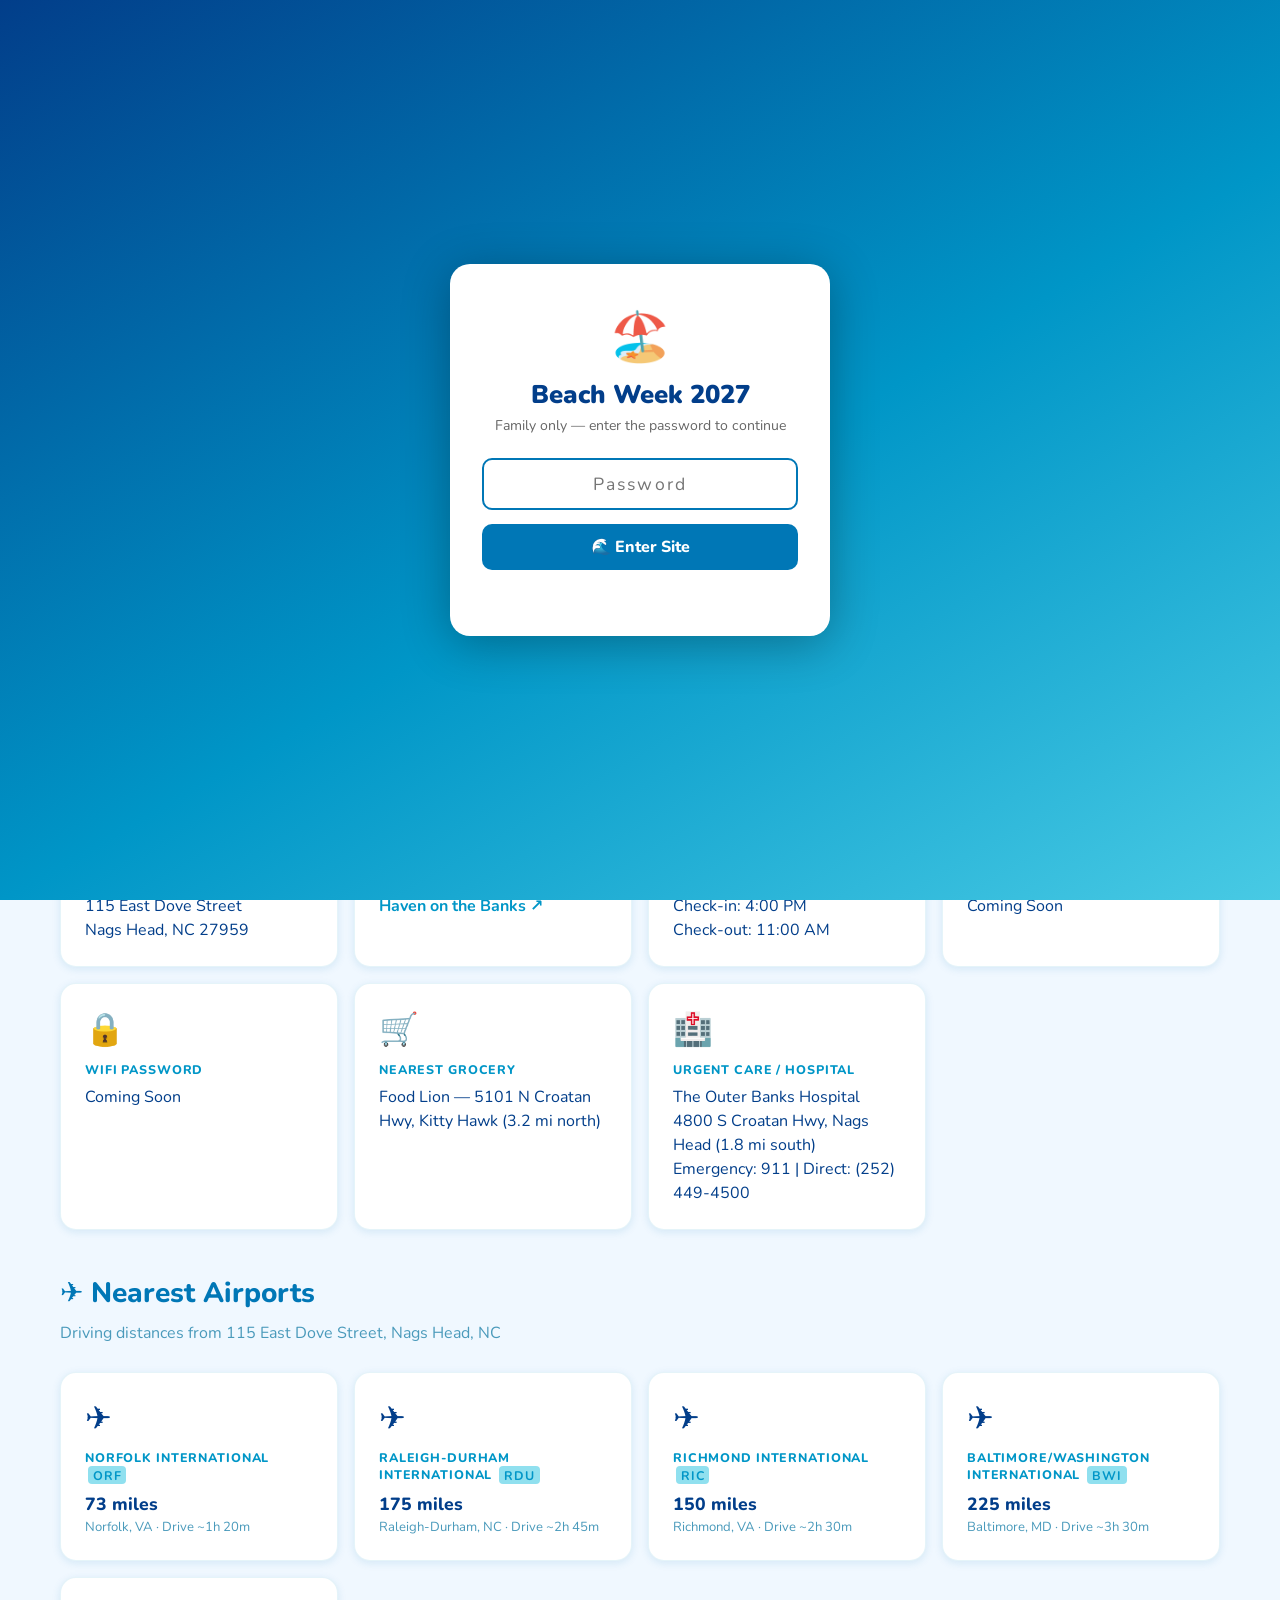
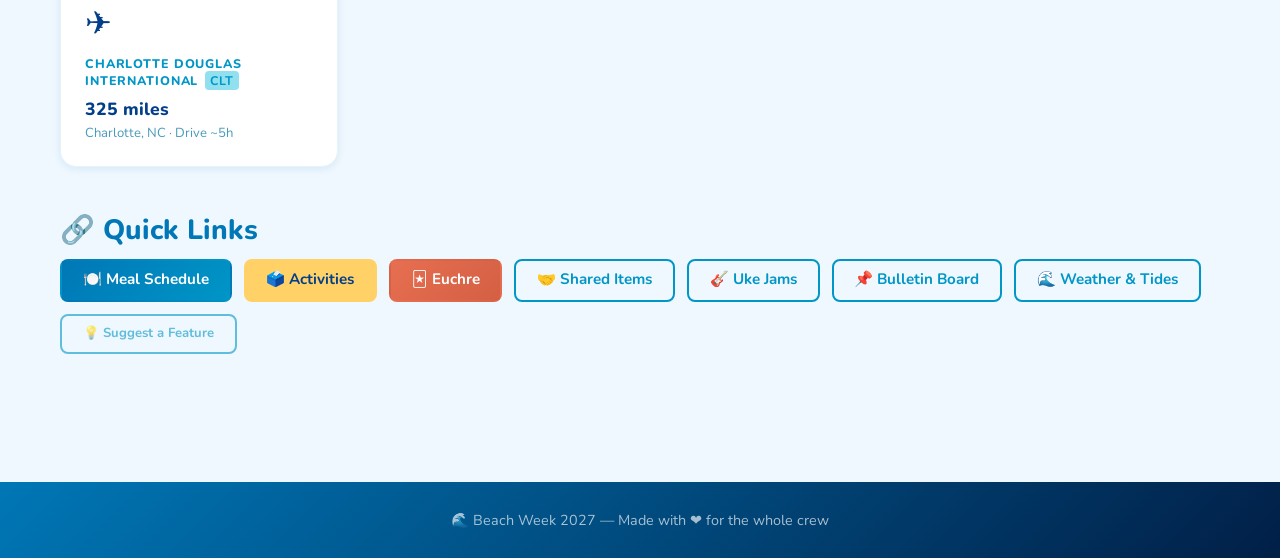
==== commit 570914e7: "Add files via upload" ====
--- a/index.html
+++ b/index.html
@@ -47,10 +47,13 @@
       <ul class="nav-links" id="navLinks">
         <li><a href="index.html"      class="nav-link">🏠 Home</a></li>
         <li><a href="meals.html"      class="nav-link">🍽️ Meals</a></li>
-        <li><a href="walk.html"       class="nav-link">🚶 Walk There</a></li>
-        <li><a href="weather.html"    class="nav-link">🌊 Weather/Tide</a></li>
         <li><a href="activities.html" class="nav-link">🗳️ Activities</a></li>
         <li><a href="euchre.html"     class="nav-link">🃏 Euchre</a></li>
+        <li><a href="packing.html"    class="nav-link">🤝 Shared Items</a></li>
+        <li><a href="uke.html"        class="nav-link">🎸 Uke Jams</a></li>
+        <li><a href="board.html"      class="nav-link">📌 Board</a></li>
+        <li><a href="weather.html"    class="nav-link">🌊 Weather/Tide</a></li>
+        <li><a href="suggest.html"    class="nav-link nav-link-subtle">💡 Suggest</a></li>
       </ul>
     </div>
   </nav>
@@ -97,14 +100,25 @@
       <div class="info-grid" id="infoGrid"></div>
     </section>
 
+    <!-- Nearest Airports -->
+    <section class="section">
+      <h2 class="section-title">✈️ Nearest Airports</h2>
+      <p class="section-subtitle">Driving distances from 115 East Dove Street, Nags Head, NC</p>
+      <div class="info-grid" id="airportGrid"></div>
+    </section>
+
     <!-- Quick Links -->
     <section class="section">
       <h2 class="section-title">🔗 Quick Links</h2>
       <div class="flex flex-wrap flex-gap">
-        <a href="meals.html"      class="btn btn-primary">🍽️ View Meal Schedule</a>
-        <a href="activities.html" class="btn btn-secondary">🗳️ Vote on Activities</a>
+        <a href="meals.html"      class="btn btn-primary">🍽️ Meal Schedule</a>
+        <a href="activities.html" class="btn btn-secondary">🗳️ Activities</a>
+        <a href="euchre.html"     class="btn btn-coral">🃏 Euchre</a>
+        <a href="packing.html"    class="btn btn-ghost">🤝 Shared Items</a>
+        <a href="uke.html"        class="btn btn-ghost">🎸 Uke Jams</a>
+        <a href="board.html"      class="btn btn-ghost">📌 Bulletin Board</a>
         <a href="weather.html"    class="btn btn-ghost">🌊 Weather &amp; Tides</a>
-        <a href="euchre.html"     class="btn btn-ghost">🃏 Euchre Tournament</a>
+        <a href="suggest.html"    class="btn btn-ghost" style="opacity:0.6;font-size:0.82rem;">💡 Suggest a Feature</a>
       </div>
     </section>
 
@@ -121,7 +135,7 @@
     setActiveNav('index.html');
 
     // Hero content from config
-    document.getElementById('heroTitle').textContent    = `🏖️ ${siteName()}`;
+    document.getElementById('heroTitle').innerHTML = `<span id="beachIcon" style="cursor:pointer;display:inline-block;" title="🌊">🏖️</span> ${siteName()}`;
     document.getElementById('heroDates').textContent    = `📅 ${CONFIG.dates.start} – ${CONFIG.dates.end}`;
     document.getElementById('heroLocation').textContent = `📍 ${CONFIG.location}`;
     document.title = `${siteName()} — Home`;
@@ -151,6 +165,28 @@
         ${valueHtml}
       `;
       grid.appendChild(div);
+    });
+
+    // ── Nearest airports ──────────────────────────
+    const AIRPORTS = [
+      { code: 'ORF', name: 'Norfolk International',           city: 'Norfolk, VA',           miles: 73,  drive: '~1h 20m' },
+      { code: 'RDU', name: 'Raleigh-Durham International',    city: 'Raleigh-Durham, NC',    miles: 175, drive: '~2h 45m' },
+      { code: 'RIC', name: 'Richmond International',          city: 'Richmond, VA',          miles: 150, drive: '~2h 30m' },
+      { code: 'BWI', name: 'Baltimore/Washington International', city: 'Baltimore, MD',       miles: 225, drive: '~3h 30m' },
+      { code: 'CLT', name: 'Charlotte Douglas International', city: 'Charlotte, NC',         miles: 325, drive: '~5h' },
+    ];
+
+    const airportGrid = document.getElementById('airportGrid');
+    AIRPORTS.forEach(ap => {
+      const div = document.createElement('div');
+      div.className = 'card';
+      div.innerHTML = `
+        <div class="card-icon">✈️</div>
+        <div class="card-title">${ap.name} <span style="font-size:0.78rem;font-weight:700;color:var(--ocean-mid);background:var(--sky-blue);border-radius:4px;padding:0.05rem 0.3rem;margin-left:0.2rem;">${ap.code}</span></div>
+        <div class="card-value" style="font-size:1.1rem;font-weight:800;color:var(--text-dark);">${ap.miles} miles</div>
+        <div style="font-size:0.82rem;color:var(--text-light);margin-top:0.1rem;">${ap.city} · Drive ${ap.drive}</div>
+      `;
+      airportGrid.appendChild(div);
     });
 
     // ── Countdown timer ───────────────────────────
@@ -291,6 +327,108 @@
         })();
       }
     })();
+
+    // ── Easter Egg: Wave Sweep ─────────────────────
+    (function() {
+      const iconEl = document.getElementById('beachIcon');
+      if (!iconEl) return;
+
+      iconEl.addEventListener('click', function() {
+        // Don't stack waves
+        if (document.getElementById('waveCanvas')) return;
+
+        const canvas = document.createElement('canvas');
+        canvas.id = 'waveCanvas';
+        canvas.style.cssText = 'position:fixed;top:0;left:0;width:100%;height:100%;pointer-events:none;z-index:9995;';
+        canvas.width  = window.innerWidth;
+        canvas.height = window.innerHeight;
+        document.body.appendChild(canvas);
+        const ctx = canvas.getContext('2d');
+
+        const W = canvas.width;
+        const H = canvas.height;
+        const WAVE_H = H * 0.55; // wave takes up bottom 55% of screen
+        const SPEED  = W / 55;   // pixels per frame — full sweep ~55 frames
+        let   x      = -W * 0.25; // leading edge starts off-screen left
+        let   frameId;
+
+        function drawWave() {
+          ctx.clearRect(0, 0, W, H);
+
+          // How far across has the leading edge traveled? (0→W + overshoot)
+          const progress = (x + W * 0.25) / (W * 1.5);
+
+          // Fade in as wave enters, fade out as it exits
+          let alpha = 1;
+          if (progress < 0.12)       alpha = progress / 0.12;
+          else if (progress > 0.75)  alpha = 1 - (progress - 0.75) / 0.25;
+          alpha = Math.max(0, Math.min(1, alpha));
+
+          // ── Main wave body ──────────────────────────
+          const grad = ctx.createLinearGradient(0, H - WAVE_H - 60, 0, H);
+          grad.addColorStop(0,   `rgba(17,138,178,${0.55 * alpha})`);
+          grad.addColorStop(0.5, `rgba(15,111,196,${0.72 * alpha})`);
+          grad.addColorStop(1,   `rgba(6, 91, 155,${0.85 * alpha})`);
+          ctx.fillStyle = grad;
+
+          ctx.beginPath();
+          ctx.moveTo(0, H);
+
+          // Left side: fill from bottom-left up to the sinusoidal edge
+          // Wave only exists to the left of the leading edge
+          const edgeX = x;
+
+          // Build wavy top edge from left to the leading edge
+          ctx.lineTo(0, H - WAVE_H);
+          const STEPS = 120;
+          for (let i = 0; i <= STEPS; i++) {
+            const px = (edgeX) * (i / STEPS);
+            if (px < 0) continue;
+            const py = H - WAVE_H
+                      - Math.sin((px / W) * Math.PI * 5 + performance.now() * 0.003) * 28
+                      - Math.sin((px / W) * Math.PI * 9 + performance.now() * 0.005) * 12;
+            ctx.lineTo(px, py);
+          }
+
+          ctx.lineTo(Math.max(edgeX, 0), H);
+          ctx.closePath();
+          ctx.fill();
+
+          // ── Foam crest along leading edge ──────────
+          if (edgeX > 0 && edgeX < W + 80) {
+            const foamGrad = ctx.createLinearGradient(edgeX - 60, 0, edgeX + 20, 0);
+            foamGrad.addColorStop(0,   `rgba(255,255,255,0)`);
+            foamGrad.addColorStop(0.5, `rgba(255,255,255,${0.65 * alpha})`);
+            foamGrad.addColorStop(1,   `rgba(255,255,255,0)`);
+
+            ctx.strokeStyle = foamGrad;
+            ctx.lineWidth   = 18;
+            ctx.lineCap     = 'round';
+            ctx.beginPath();
+            for (let i = 0; i <= STEPS; i++) {
+              const px = (edgeX) * (i / STEPS);
+              if (px < 0) continue;
+              const py = H - WAVE_H
+                        - Math.sin((px / W) * Math.PI * 5 + performance.now() * 0.003) * 28
+                        - Math.sin((px / W) * Math.PI * 9 + performance.now() * 0.005) * 12;
+              if (i === 0) ctx.moveTo(px, py); else ctx.lineTo(px, py);
+            }
+            ctx.stroke();
+          }
+
+          x += SPEED;
+
+          if (progress < 1.05) {
+            frameId = requestAnimationFrame(drawWave);
+          } else {
+            cancelAnimationFrame(frameId);
+            canvas.remove();
+          }
+        }
+
+        frameId = requestAnimationFrame(drawWave);
+      });
+    })();
   </script>
 </body>
 </html>
--- a/styles.css
+++ b/styles.css
@@ -124,6 +124,15 @@
   background: rgba(255,255,255,0.22);
   color: var(--white);
   text-decoration: none;
+}
+.nav-link-subtle {
+  opacity: 0.55;
+  font-size: 0.78rem;
+  font-weight: 600;
+}
+.nav-link-subtle:hover,
+.nav-link-subtle.active {
+  opacity: 1;
 }
 .nav-toggle {
   display: none;
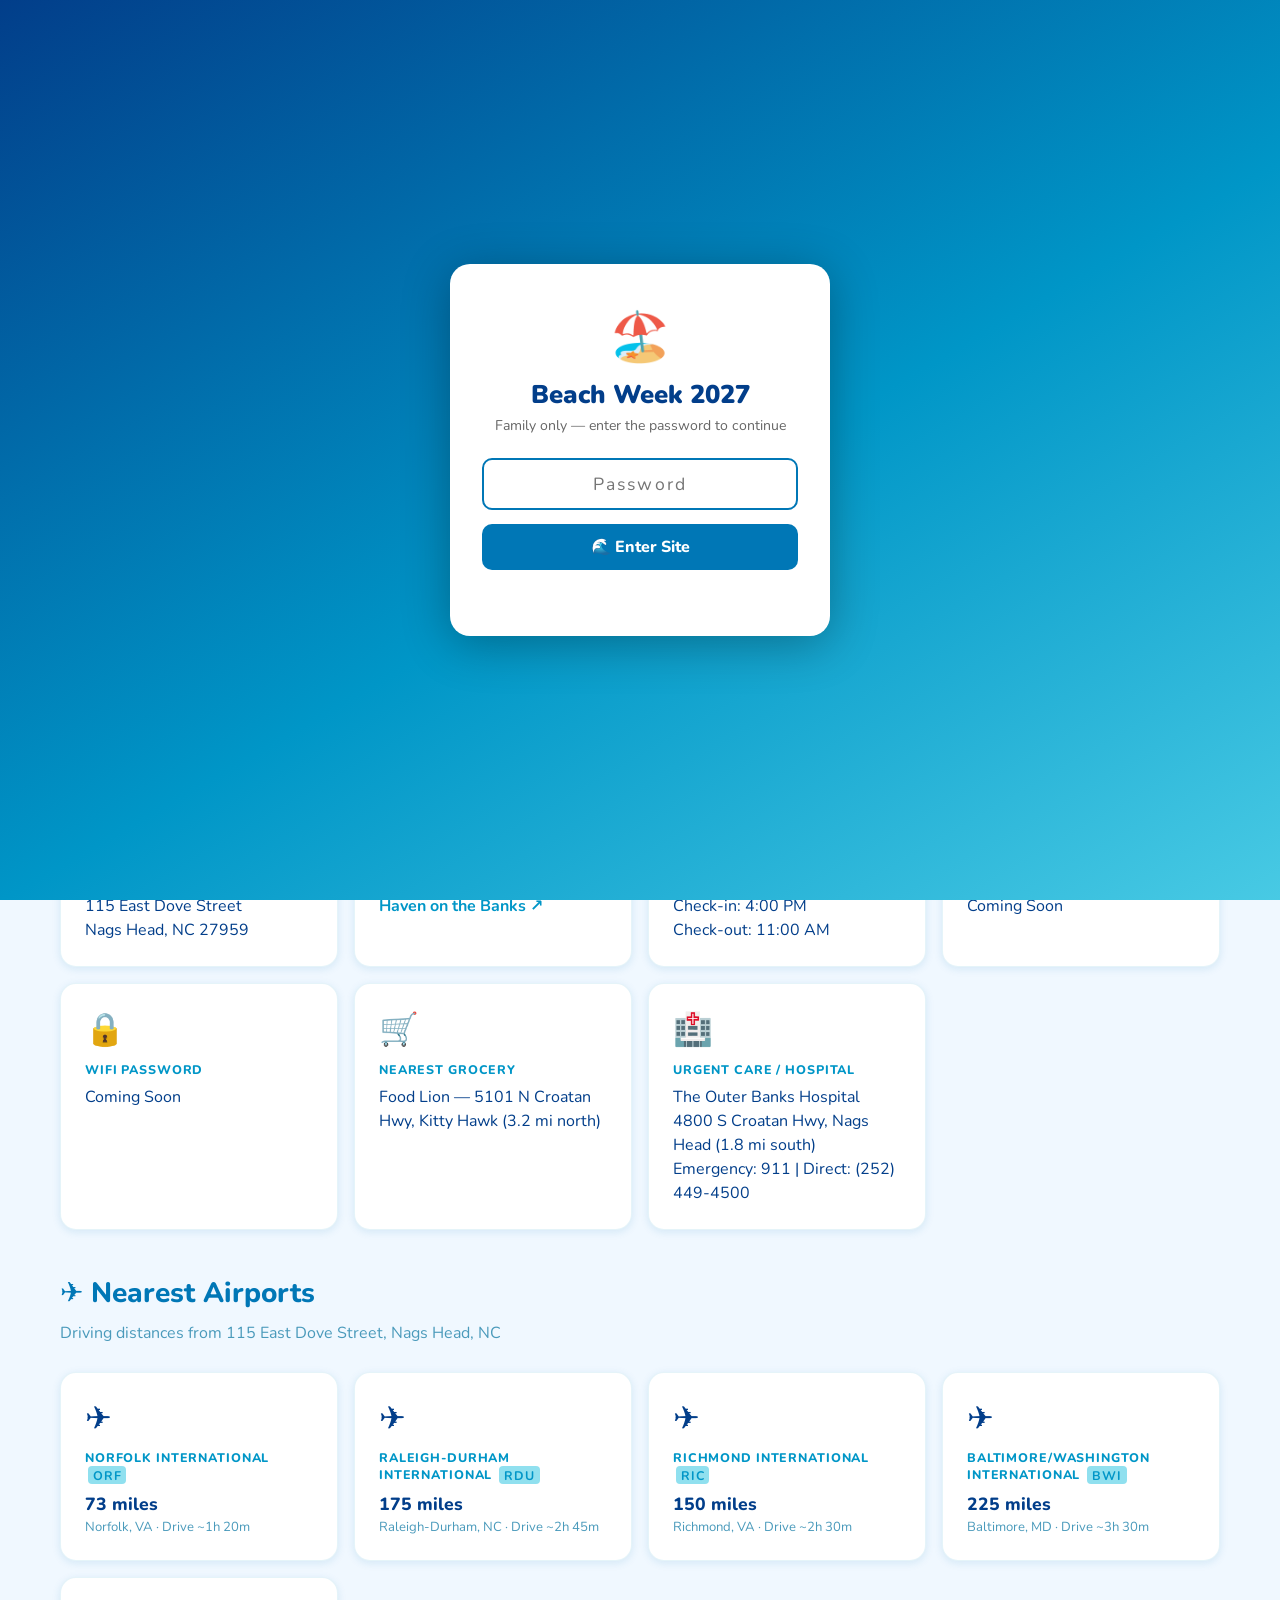
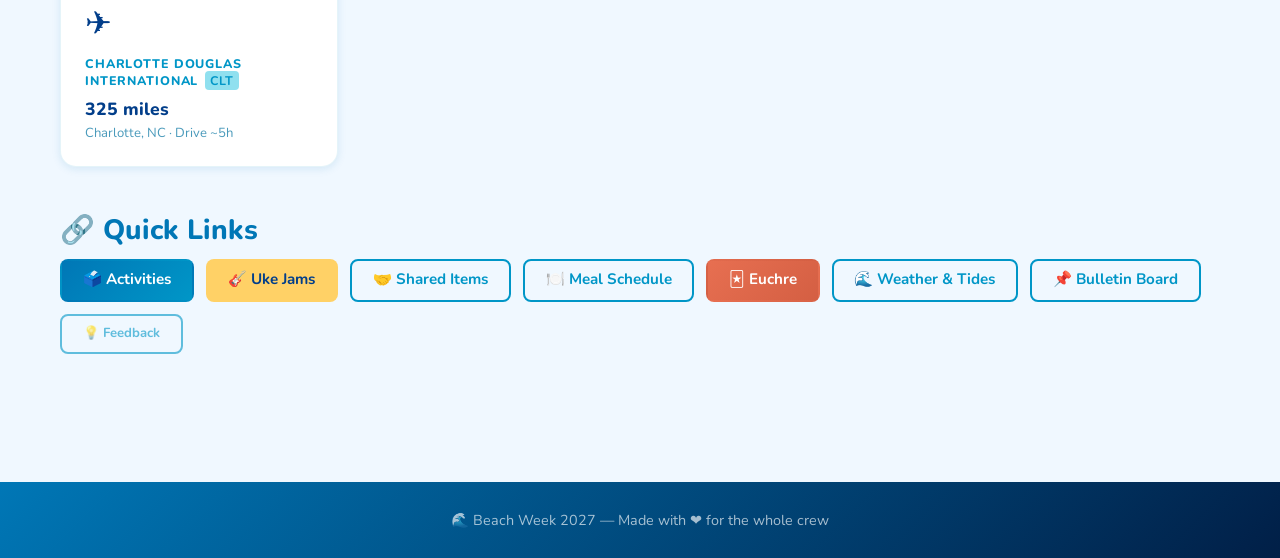
==== commit d9dedc5c: "Add files via upload" ====
--- a/index.html
+++ b/index.html
@@ -46,14 +46,14 @@
       <button class="nav-toggle" onclick="toggleNav()" aria-label="Open menu">☰</button>
       <ul class="nav-links" id="navLinks">
         <li><a href="index.html"      class="nav-link">🏠 Home</a></li>
+        <li><a href="activities.html" class="nav-link">🗳️ Activities</a></li>
+        <li><a href="uke.html"        class="nav-link">🎸 Uke Jams</a></li>
+        <li><a href="packing.html"    class="nav-link">🤝 Shared Items</a></li>
         <li><a href="meals.html"      class="nav-link">🍽️ Meals</a></li>
-        <li><a href="activities.html" class="nav-link">🗳️ Activities</a></li>
         <li><a href="euchre.html"     class="nav-link">🃏 Euchre</a></li>
-        <li><a href="packing.html"    class="nav-link">🤝 Shared Items</a></li>
-        <li><a href="uke.html"        class="nav-link">🎸 Uke Jams</a></li>
+        <li><a href="weather.html"    class="nav-link">🌊 Weather/Tide</a></li>
         <li><a href="board.html"      class="nav-link">📌 Board</a></li>
-        <li><a href="weather.html"    class="nav-link">🌊 Weather/Tide</a></li>
-        <li><a href="suggest.html"    class="nav-link nav-link-subtle">💡 Suggest</a></li>
+        <li><a href="suggest.html"    class="nav-link nav-link-subtle">💡 Feedback</a></li>
       </ul>
     </div>
   </nav>
@@ -111,14 +111,14 @@
     <section class="section">
       <h2 class="section-title">🔗 Quick Links</h2>
       <div class="flex flex-wrap flex-gap">
-        <a href="meals.html"      class="btn btn-primary">🍽️ Meal Schedule</a>
-        <a href="activities.html" class="btn btn-secondary">🗳️ Activities</a>
+        <a href="activities.html" class="btn btn-primary">🗳️ Activities</a>
+        <a href="uke.html"        class="btn btn-secondary">🎸 Uke Jams</a>
+        <a href="packing.html"    class="btn btn-ghost">🤝 Shared Items</a>
+        <a href="meals.html"      class="btn btn-ghost">🍽️ Meal Schedule</a>
         <a href="euchre.html"     class="btn btn-coral">🃏 Euchre</a>
-        <a href="packing.html"    class="btn btn-ghost">🤝 Shared Items</a>
-        <a href="uke.html"        class="btn btn-ghost">🎸 Uke Jams</a>
+        <a href="weather.html"    class="btn btn-ghost">🌊 Weather &amp; Tides</a>
         <a href="board.html"      class="btn btn-ghost">📌 Bulletin Board</a>
-        <a href="weather.html"    class="btn btn-ghost">🌊 Weather &amp; Tides</a>
-        <a href="suggest.html"    class="btn btn-ghost" style="opacity:0.6;font-size:0.82rem;">💡 Suggest a Feature</a>
+        <a href="suggest.html"    class="btn btn-ghost" style="opacity:0.6;font-size:0.82rem;">💡 Feedback</a>
       </div>
     </section>
 
@@ -328,105 +328,320 @@
       }
     })();
 
-    // ── Easter Egg: Wave Sweep ─────────────────────
+    // ── Easter Egg: Beach Hop Mini-Game ───────────
     (function() {
       const iconEl = document.getElementById('beachIcon');
       if (!iconEl) return;
+      iconEl.style.cursor = 'pointer';
+      iconEl.title = '🤫';
 
       iconEl.addEventListener('click', function() {
-        // Don't stack waves
-        if (document.getElementById('waveCanvas')) return;
+        if (document.getElementById('beachHopOverlay')) return;
+
+        // ── Overlay ──────────────────────────────────
+        const overlay = document.createElement('div');
+        overlay.id = 'beachHopOverlay';
+        overlay.style.cssText = 'position:fixed;top:0;left:0;width:100%;height:100%;background:rgba(0,0,0,0.82);z-index:9995;display:flex;align-items:center;justify-content:center;';
+
+        const wrap = document.createElement('div');
+        wrap.style.cssText = 'position:relative;';
 
         const canvas = document.createElement('canvas');
-        canvas.id = 'waveCanvas';
-        canvas.style.cssText = 'position:fixed;top:0;left:0;width:100%;height:100%;pointer-events:none;z-index:9995;';
-        canvas.width  = window.innerWidth;
-        canvas.height = window.innerHeight;
-        document.body.appendChild(canvas);
+        canvas.id    = 'beachHopCanvas';
+        canvas.width  = 640;
+        canvas.height = 400;
+        const maxW = Math.min(window.innerWidth - 32, 640);
+        canvas.style.cssText = `display:block;border-radius:14px;box-shadow:0 8px 40px rgba(0,0,0,0.6);width:${maxW}px;height:auto;`;
+
+        const closeBtn = document.createElement('button');
+        closeBtn.textContent = '✕';
+        closeBtn.style.cssText = 'position:absolute;top:-14px;right:-14px;width:34px;height:34px;border-radius:50%;border:none;background:#fff;color:#333;font-size:1.1rem;font-weight:700;cursor:pointer;line-height:34px;padding:0;box-shadow:0 2px 8px rgba(0,0,0,0.3);';
+        closeBtn.onclick = () => overlay.remove();
+
+        wrap.appendChild(canvas);
+        wrap.appendChild(closeBtn);
+        overlay.appendChild(wrap);
+        overlay.addEventListener('click', e => { if (e.target === overlay) overlay.remove(); });
+        document.body.appendChild(overlay);
+
+        // ── Game ─────────────────────────────────────
         const ctx = canvas.getContext('2d');
-
-        const W = canvas.width;
-        const H = canvas.height;
-        const WAVE_H = H * 0.55; // wave takes up bottom 55% of screen
-        const SPEED  = W / 55;   // pixels per frame — full sweep ~55 frames
-        let   x      = -W * 0.25; // leading edge starts off-screen left
-        let   frameId;
-
-        function drawWave() {
-          ctx.clearRect(0, 0, W, H);
-
-          // How far across has the leading edge traveled? (0→W + overshoot)
-          const progress = (x + W * 0.25) / (W * 1.5);
-
-          // Fade in as wave enters, fade out as it exits
-          let alpha = 1;
-          if (progress < 0.12)       alpha = progress / 0.12;
-          else if (progress > 0.75)  alpha = 1 - (progress - 0.75) / 0.25;
-          alpha = Math.max(0, Math.min(1, alpha));
-
-          // ── Main wave body ──────────────────────────
-          const grad = ctx.createLinearGradient(0, H - WAVE_H - 60, 0, H);
-          grad.addColorStop(0,   `rgba(17,138,178,${0.55 * alpha})`);
-          grad.addColorStop(0.5, `rgba(15,111,196,${0.72 * alpha})`);
-          grad.addColorStop(1,   `rgba(6, 91, 155,${0.85 * alpha})`);
-          ctx.fillStyle = grad;
-
-          ctx.beginPath();
-          ctx.moveTo(0, H);
-
-          // Left side: fill from bottom-left up to the sinusoidal edge
-          // Wave only exists to the left of the leading edge
-          const edgeX = x;
-
-          // Build wavy top edge from left to the leading edge
-          ctx.lineTo(0, H - WAVE_H);
-          const STEPS = 120;
-          for (let i = 0; i <= STEPS; i++) {
-            const px = (edgeX) * (i / STEPS);
-            if (px < 0) continue;
-            const py = H - WAVE_H
-                      - Math.sin((px / W) * Math.PI * 5 + performance.now() * 0.003) * 28
-                      - Math.sin((px / W) * Math.PI * 9 + performance.now() * 0.005) * 12;
-            ctx.lineTo(px, py);
+        const W = 640, H = 400;
+        const GROUND_Y = H - 70;
+        const GRAVITY  = 0.52;
+
+        let state = 'start', score = 0, coins = 0, distance = 0, gameSpeed = 1.6;
+        let platforms = [], coinsList = [], seagulls = [], particles = [];
+        let frameId, lastTime = 0;
+        let seagullTimer = 200;
+
+        const PLAYER = { x:0, y:0, w:28, h:36, vy:0, onGround:false, jumpsLeft:1 };
+
+        const UMBRELLA_COLORS = ['#e63946','#2a9d8f','#e9c46a','#f4a261','#457b9d','#e76f51'];
+
+        function initGame() {
+          platforms = []; coinsList = []; seagulls = []; particles = [];
+          score = 0; coins = 0; distance = 0; gameSpeed = 1.6; seagullTimer = 260;
+          let px = 50;
+          for (let i = 0; i < 6; i++) {
+            const pw = 90 + Math.random() * 40;
+            const py = GROUND_Y - 55 - Math.random() * 50;
+            platforms.push({ x:px, y:py, w:pw, color: UMBRELLA_COLORS[i % 6] });
+            if (Math.random() > 0.3) coinsList.push({ x:px+pw/2, y:py-38, r:10, collected:false, bob:Math.random()*Math.PI*2 });
+            px += pw + 40 + Math.random() * 30;
           }
-
-          ctx.lineTo(Math.max(edgeX, 0), H);
-          ctx.closePath();
-          ctx.fill();
-
-          // ── Foam crest along leading edge ──────────
-          if (edgeX > 0 && edgeX < W + 80) {
-            const foamGrad = ctx.createLinearGradient(edgeX - 60, 0, edgeX + 20, 0);
-            foamGrad.addColorStop(0,   `rgba(255,255,255,0)`);
-            foamGrad.addColorStop(0.5, `rgba(255,255,255,${0.65 * alpha})`);
-            foamGrad.addColorStop(1,   `rgba(255,255,255,0)`);
-
-            ctx.strokeStyle = foamGrad;
-            ctx.lineWidth   = 18;
-            ctx.lineCap     = 'round';
-            ctx.beginPath();
-            for (let i = 0; i <= STEPS; i++) {
-              const px = (edgeX) * (i / STEPS);
-              if (px < 0) continue;
-              const py = H - WAVE_H
-                        - Math.sin((px / W) * Math.PI * 5 + performance.now() * 0.003) * 28
-                        - Math.sin((px / W) * Math.PI * 9 + performance.now() * 0.005) * 12;
-              if (i === 0) ctx.moveTo(px, py); else ctx.lineTo(px, py);
+          PLAYER.x = platforms[0].x + platforms[0].w/2 - PLAYER.w/2;
+          PLAYER.y = platforms[0].y - PLAYER.h;
+          PLAYER.vy = 0; PLAYER.onGround = true; PLAYER.jumpsLeft = 1;
+        }
+
+        function spawnPlatform() {
+          const last = platforms[platforms.length-1];
+          const baseGap = Math.min(40 + distance * 2.2, 160);
+          const px = last ? last.x + last.w + baseGap + Math.random() * baseGap * 0.5 : W+50;
+          const pw = Math.max(55, 95 - distance * 0.8) + Math.random() * 30;
+          const py = GROUND_Y - 48 - Math.random()*100;
+          const color = UMBRELLA_COLORS[Math.floor(Math.random()*6)];
+          platforms.push({ x:px, y:py, w:pw, color });
+          if (Math.random() > 0.28) coinsList.push({ x:px+pw/2, y:py-38, r:10, collected:false, bob:Math.random()*Math.PI*2 });
+        }
+
+        function spawnSeagull() {
+          seagulls.push({ x:W+40, y:50+Math.random()*(H*0.45), vy:0, swooping:false, speed:3+Math.random()*2.5, wing:Math.random()*Math.PI*2 });
+        }
+
+        function doJump() {
+          if (state === 'start') { state='playing'; initGame(); return; }
+          if (state === 'dead')  { state='playing'; initGame(); return; }
+          if (PLAYER.jumpsLeft > 0) {
+            PLAYER.vy = -11; PLAYER.onGround = false; PLAYER.jumpsLeft--;
+          }
+        }
+
+        canvas.addEventListener('click', doJump);
+
+        const onKey = e => {
+          if (e.code === 'Space' || e.code === 'ArrowUp') { e.preventDefault(); doJump(); }
+          if (e.code === 'Escape') overlay.remove();
+        };
+        document.addEventListener('keydown', onKey);
+
+        // Cleanup listeners when overlay is removed
+        const mo = new MutationObserver(() => {
+          if (!document.getElementById('beachHopOverlay')) {
+            cancelAnimationFrame(frameId);
+            document.removeEventListener('keydown', onKey);
+            mo.disconnect();
+          }
+        });
+        mo.observe(document.body, { childList: true });
+
+        // ── Update ────────────────────────────────────
+        function update() {
+          if (state !== 'playing') return;
+
+          distance += gameSpeed * 0.01;
+          gameSpeed = Math.min(7, 1.6 + distance * 0.055);
+
+          platforms.forEach(p  => p.x -= gameSpeed);
+          coinsList.forEach(c  => c.x -= gameSpeed);
+          seagulls.forEach(s   => { s.x -= s.speed; s.wing += 0.16; });
+          platforms  = platforms.filter(p => p.x + p.w > -10);
+          coinsList  = coinsList.filter(c => c.x > -20 && !c._gone);
+          seagulls   = seagulls.filter(s => s.x > -60 && !s._gone);
+          particles  = particles.filter(p => p.life-- > 0);
+
+          const last = platforms[platforms.length-1];
+          if (!last || last.x + last.w < W+10) spawnPlatform();
+
+          seagullTimer--;
+          if (seagullTimer <= 0) { spawnSeagull(); seagullTimer = 110 + Math.floor(Math.random()*110); }
+
+          // Gravity
+          PLAYER.vy += GRAVITY;
+          PLAYER.y  += PLAYER.vy;
+          PLAYER.onGround = false;
+
+          // Platform landing
+          if (PLAYER.vy >= 0) {
+            for (const p of platforms) {
+              if (PLAYER.x + PLAYER.w > p.x+8 && PLAYER.x < p.x+p.w-8 &&
+                  PLAYER.y + PLAYER.h >= p.y && PLAYER.y + PLAYER.h <= p.y + 22 + Math.abs(PLAYER.vy)+2) {
+                PLAYER.y = p.y - PLAYER.h; PLAYER.vy = 0;
+                PLAYER.onGround = true; PLAYER.jumpsLeft = 1; break;
+              }
             }
-            ctx.stroke();
           }
 
-          x += SPEED;
-
-          if (progress < 1.05) {
-            frameId = requestAnimationFrame(drawWave);
-          } else {
-            cancelAnimationFrame(frameId);
-            canvas.remove();
+          // Coin collection
+          coinsList.forEach(c => {
+            if (c.collected) return;
+            const dx = c.x - (PLAYER.x + PLAYER.w/2), dy = c.y - (PLAYER.y + PLAYER.h/2);
+            if (Math.sqrt(dx*dx+dy*dy) < c.r + PLAYER.w/2 + 4) {
+              c.collected = true; c._gone = true; coins++; score += 10;
+              for (let i=0;i<7;i++) particles.push({ x:c.x, y:c.y, vx:(Math.random()-.5)*5, vy:(Math.random()-.5)*4-2, life:32, maxLife:32, color:'#ffd166' });
+            }
+          });
+
+          // Seagull swoop + collision
+          seagulls.forEach(s => {
+            if (!s.swooping && s.x < PLAYER.x+220 && s.x > PLAYER.x-80) s.swooping = true;
+            if (s.swooping) { s.vy += ((PLAYER.y+PLAYER.h/2) - s.y)*0.045; s.vy = Math.max(-7,Math.min(7,s.vy)); s.y += s.vy; }
+            if (Math.abs(s.x-(PLAYER.x+PLAYER.w/2))<24 && Math.abs(s.y-(PLAYER.y+PLAYER.h/2))<24) {
+              PLAYER.vy = -5; PLAYER.onGround = false; s._gone = true;
+              for (let i=0;i<8;i++) particles.push({ x:s.x, y:s.y, vx:(Math.random()-.5)*6, vy:(Math.random()-.5)*4-1, life:40, maxLife:40, color:'#ddd' });
+            }
+          });
+
+          score = Math.floor(distance*10) + coins*10;
+          if (PLAYER.y > H+60) state = 'dead';
+        }
+
+        // ── Draw ──────────────────────────────────────
+        function draw(t) {
+          // Sky
+          const sky = ctx.createLinearGradient(0,0,0,H*0.75);
+          sky.addColorStop(0,'#5ab4e0'); sky.addColorStop(1,'#ffdda1');
+          ctx.fillStyle = sky; ctx.fillRect(0,0,W,H);
+
+          // Ocean strip
+          ctx.fillStyle='#1a8fa8'; ctx.fillRect(0,GROUND_Y-12,W,16);
+
+          // Sand
+          const sand = ctx.createLinearGradient(0,GROUND_Y,0,H);
+          sand.addColorStop(0,'#f4d47a'); sand.addColorStop(1,'#e8b84b');
+          ctx.fillStyle=sand; ctx.fillRect(0,GROUND_Y,W,H-GROUND_Y);
+
+          // Clouds
+          ctx.fillStyle='rgba(255,255,255,0.72)';
+          [[80,38,50,16],[220,22,68,20],[430,50,52,16],[565,30,60,18]].forEach(([cx,cy,cw,ch])=>{ ctx.beginPath();ctx.ellipse(cx,cy,cw,ch,0,0,Math.PI*2);ctx.fill(); });
+
+          if (state === 'start') { drawStartScreen(); return; }
+
+          // Umbrellas
+          platforms.forEach(p => drawUmbrella(p));
+
+          // Coins
+          coinsList.forEach(c => {
+            if (c.collected) return;
+            const bob = Math.sin(t*0.003+(c.bob||0))*4;
+            ctx.beginPath(); ctx.arc(c.x,c.y+bob,c.r,0,Math.PI*2);
+            ctx.fillStyle='#ffd166'; ctx.fill();
+            ctx.strokeStyle='#e8a000'; ctx.lineWidth=2; ctx.stroke();
+            ctx.fillStyle='#a06000'; ctx.font='bold 10px sans-serif';
+            ctx.textAlign='center'; ctx.textBaseline='middle';
+            ctx.fillText('$',c.x,c.y+bob);
+          });
+
+          // Seagulls
+          seagulls.forEach(s => drawSeagull(s));
+
+          // Player
+          drawPlayer(t);
+
+          // Particles
+          particles.forEach(p => {
+            ctx.save(); ctx.globalAlpha=p.life/p.maxLife;
+            ctx.fillStyle=p.color; ctx.beginPath(); ctx.arc(p.x,p.y,4,0,Math.PI*2); ctx.fill();
+            ctx.restore();
+          });
+
+          // HUD
+          ctx.fillStyle='rgba(0,0,0,0.42)';
+          ctx.beginPath(); ctx.roundRect(8,8,178,46,8); ctx.fill();
+          ctx.fillStyle='#fff'; ctx.font='bold 14px sans-serif';
+          ctx.textAlign='left'; ctx.textBaseline='top';
+          ctx.fillText(`🏅 Score: ${score}`,16,14);
+          ctx.fillText(`🪙 Coins: ${coins}`,16,32);
+
+          if (state === 'dead') drawDeathScreen();
+        }
+
+        function drawUmbrella(p) {
+          const cx = p.x + p.w/2;
+          // Pole
+          ctx.strokeStyle='#8b6914'; ctx.lineWidth=3;
+          ctx.beginPath(); ctx.moveTo(cx, p.y); ctx.lineTo(cx, p.y+50); ctx.stroke();
+          // Canopy
+          ctx.beginPath(); ctx.arc(cx, p.y, p.w/2, Math.PI, 0);
+          ctx.fillStyle=p.color; ctx.fill();
+          // Stripes
+          ctx.save(); ctx.beginPath(); ctx.arc(cx,p.y,p.w/2,Math.PI,0); ctx.clip();
+          ctx.fillStyle='rgba(255,255,255,0.22)';
+          for (let i=-2;i<5;i++) ctx.fillRect(cx+i*(p.w/5)-p.w/10,p.y-p.w/2,p.w/10,p.w/2);
+          ctx.restore();
+          // Border
+          ctx.beginPath(); ctx.arc(cx,p.y,p.w/2,Math.PI,0);
+          ctx.strokeStyle='rgba(0,0,0,0.18)'; ctx.lineWidth=2; ctx.stroke();
+          // Fringe dots
+          ctx.fillStyle=p.color;
+          for (let i=0;i<8;i++) {
+            const a=Math.PI+(i/7)*Math.PI;
+            ctx.beginPath(); ctx.arc(cx+Math.cos(a)*p.w/2,p.y+Math.sin(a)*p.w/2,5,0,Math.PI*2); ctx.fill();
           }
         }
 
-        frameId = requestAnimationFrame(drawWave);
+        function drawPlayer(t) {
+          const { x, y, w, h, onGround } = PLAYER;
+          const cx = x+w/2;
+          // Body
+          ctx.fillStyle='#e63946'; ctx.fillRect(x+6,y+14,w-12,h-18);
+          // Head
+          ctx.beginPath(); ctx.arc(cx,y+8,10,0,Math.PI*2); ctx.fillStyle='#fdbcb4'; ctx.fill();
+          // Sunglasses
+          ctx.fillStyle='#333'; ctx.fillRect(cx-9,y+5,7,4); ctx.fillRect(cx+2,y+5,7,4);
+          // Arms
+          const swing = onGround ? Math.sin(t*0.009)*0.35 : -0.5;
+          ctx.strokeStyle='#fdbcb4'; ctx.lineWidth=4; ctx.lineCap='round';
+          ctx.beginPath(); ctx.moveTo(x+6,y+18); ctx.lineTo(x-5,y+24+Math.sin(swing)*5); ctx.stroke();
+          ctx.beginPath(); ctx.moveTo(x+w-6,y+18); ctx.lineTo(x+w+5,y+24-Math.sin(swing)*5); ctx.stroke();
+          // Legs
+          ctx.beginPath(); ctx.moveTo(cx-4,y+h-8); ctx.lineTo(cx-4+Math.sin(swing)*6,y+h); ctx.stroke();
+          ctx.beginPath(); ctx.moveTo(cx+4,y+h-8); ctx.lineTo(cx+4-Math.sin(swing)*6,y+h); ctx.stroke();
+        }
+
+        function drawSeagull(s) {
+          const wing = Math.sin(s.wing)*12;
+          ctx.fillStyle='#eee'; ctx.beginPath(); ctx.ellipse(s.x,s.y,14,7,0,0,Math.PI*2); ctx.fill();
+          ctx.strokeStyle='#ccc'; ctx.lineWidth=3; ctx.lineCap='round';
+          ctx.beginPath(); ctx.moveTo(s.x-14,s.y); ctx.quadraticCurveTo(s.x-22,s.y-wing,s.x-30,s.y-wing/2); ctx.stroke();
+          ctx.beginPath(); ctx.moveTo(s.x+14,s.y); ctx.quadraticCurveTo(s.x+22,s.y-wing,s.x+30,s.y-wing/2); ctx.stroke();
+          ctx.fillStyle='#f4a261'; ctx.beginPath(); ctx.moveTo(s.x+14,s.y); ctx.lineTo(s.x+20,s.y+2); ctx.lineTo(s.x+14,s.y+4); ctx.closePath(); ctx.fill();
+          ctx.fillStyle='#333'; ctx.beginPath(); ctx.arc(s.x+8,s.y-2,2.5,0,Math.PI*2); ctx.fill();
+        }
+
+        function drawStartScreen() {
+          ctx.fillStyle='rgba(0,40,80,0.74)';
+          ctx.beginPath(); ctx.roundRect(W/2-185,H/2-105,370,210,14); ctx.fill();
+          ctx.strokeStyle='#ffd166'; ctx.lineWidth=3;
+          ctx.beginPath(); ctx.roundRect(W/2-185,H/2-105,370,210,14); ctx.stroke();
+          ctx.fillStyle='#ffd166'; ctx.font='bold 28px sans-serif'; ctx.textAlign='center'; ctx.textBaseline='middle';
+          ctx.fillText('🏖️ Beach Hop!',W/2,H/2-55);
+          ctx.fillStyle='#fff'; ctx.font='16px sans-serif';
+          ctx.fillText('Jump between umbrellas before you fall!',W/2,H/2-16);
+          ctx.fillText('Collect 🪙 coins  •  Dodge 🐦 seagulls',W/2,H/2+12);
+          ctx.fillStyle='#ffd166'; ctx.font='bold 18px sans-serif';
+          ctx.fillText('Click or press SPACE to start',W/2,H/2+58);
+        }
+
+        function drawDeathScreen() {
+          ctx.fillStyle='rgba(0,0,0,0.62)'; ctx.fillRect(0,0,W,H);
+          ctx.fillStyle='#ff6b6b'; ctx.font='bold 34px sans-serif'; ctx.textAlign='center'; ctx.textBaseline='middle';
+          ctx.fillText('🌊 Splash!',W/2,H/2-62);
+          ctx.fillStyle='#fff'; ctx.font='20px sans-serif';
+          ctx.fillText(`Final Score: ${score}`,W/2,H/2-18);
+          ctx.fillText(`Coins: ${coins} 🪙`,W/2,H/2+14);
+          ctx.fillStyle='#ffd166'; ctx.font='bold 18px sans-serif';
+          ctx.fillText('Click or SPACE to play again!',W/2,H/2+62);
+        }
+
+        // ── Loop ──────────────────────────────────────
+        function loop(t) {
+          const dt = Math.min(t - lastTime, 50); lastTime = t;
+          update(dt); draw(t);
+          frameId = requestAnimationFrame(loop);
+        }
+        frameId = requestAnimationFrame(loop);
       });
     })();
   </script>
